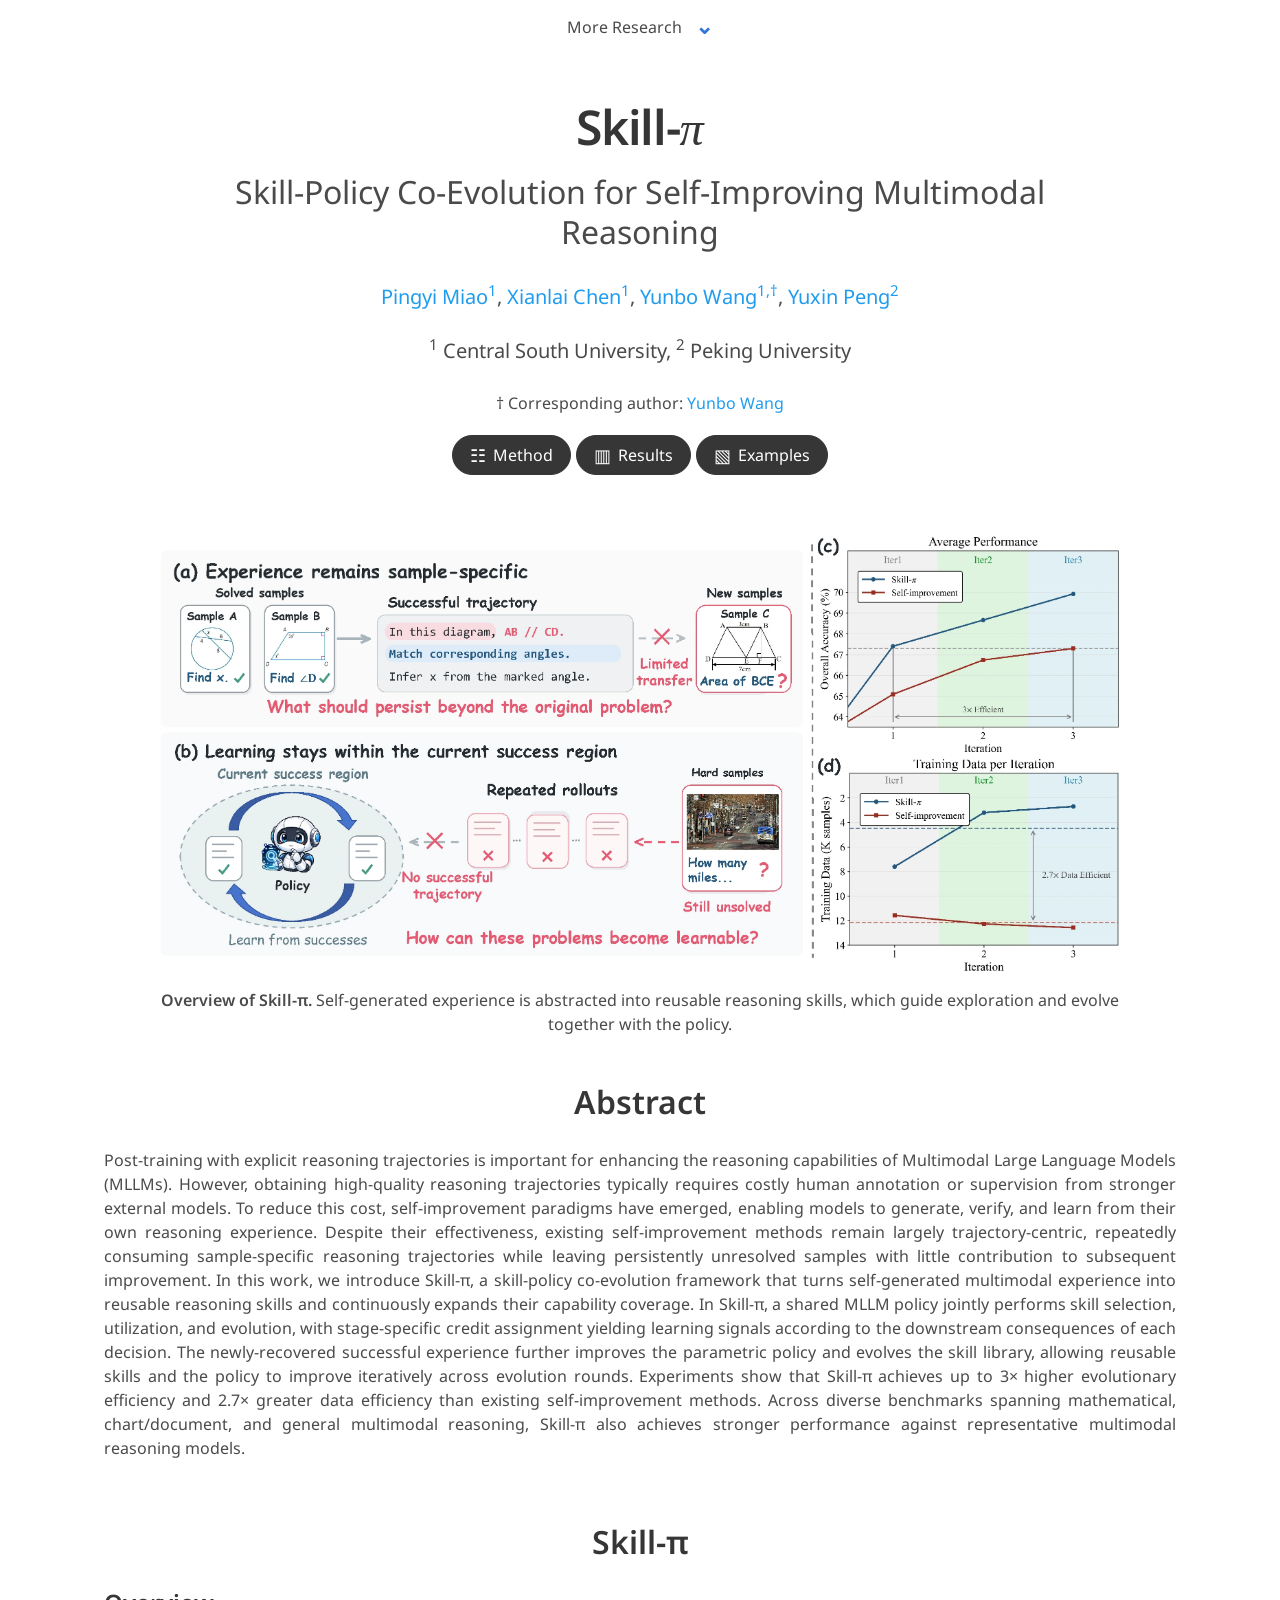
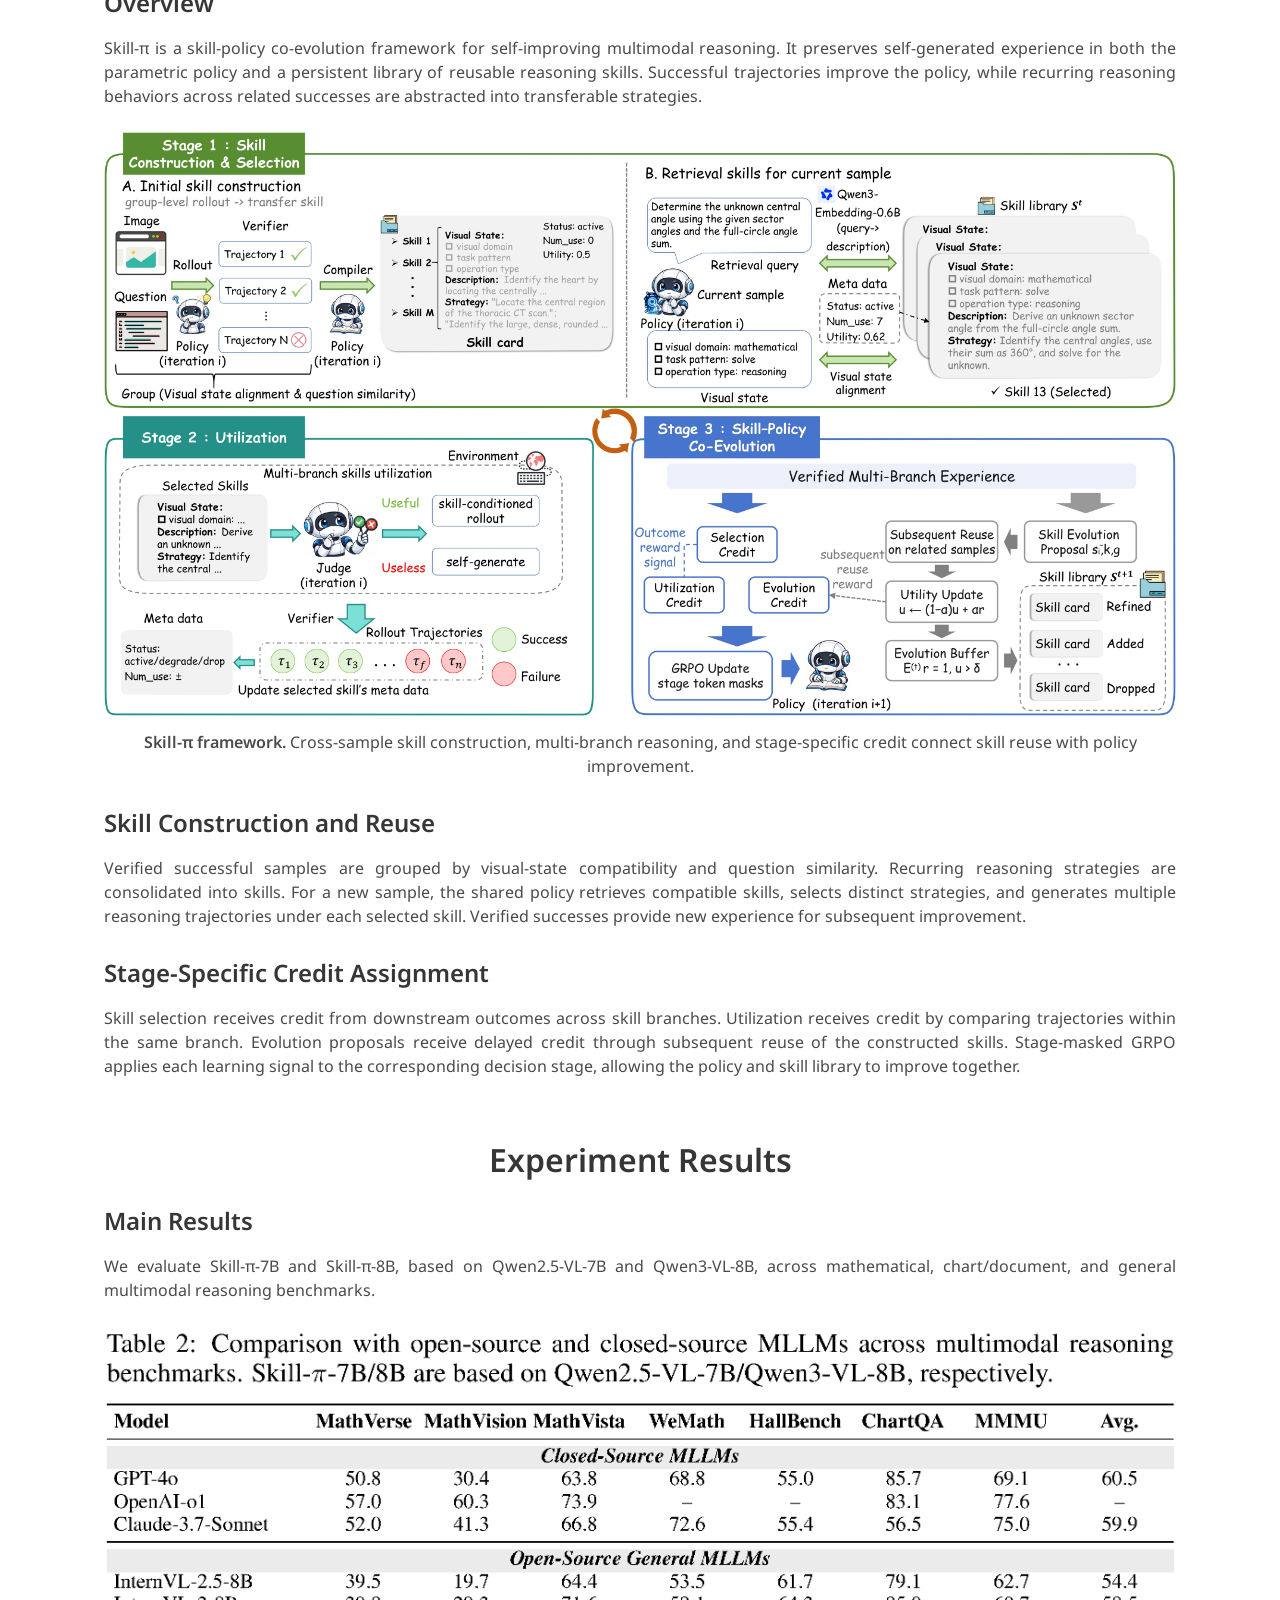
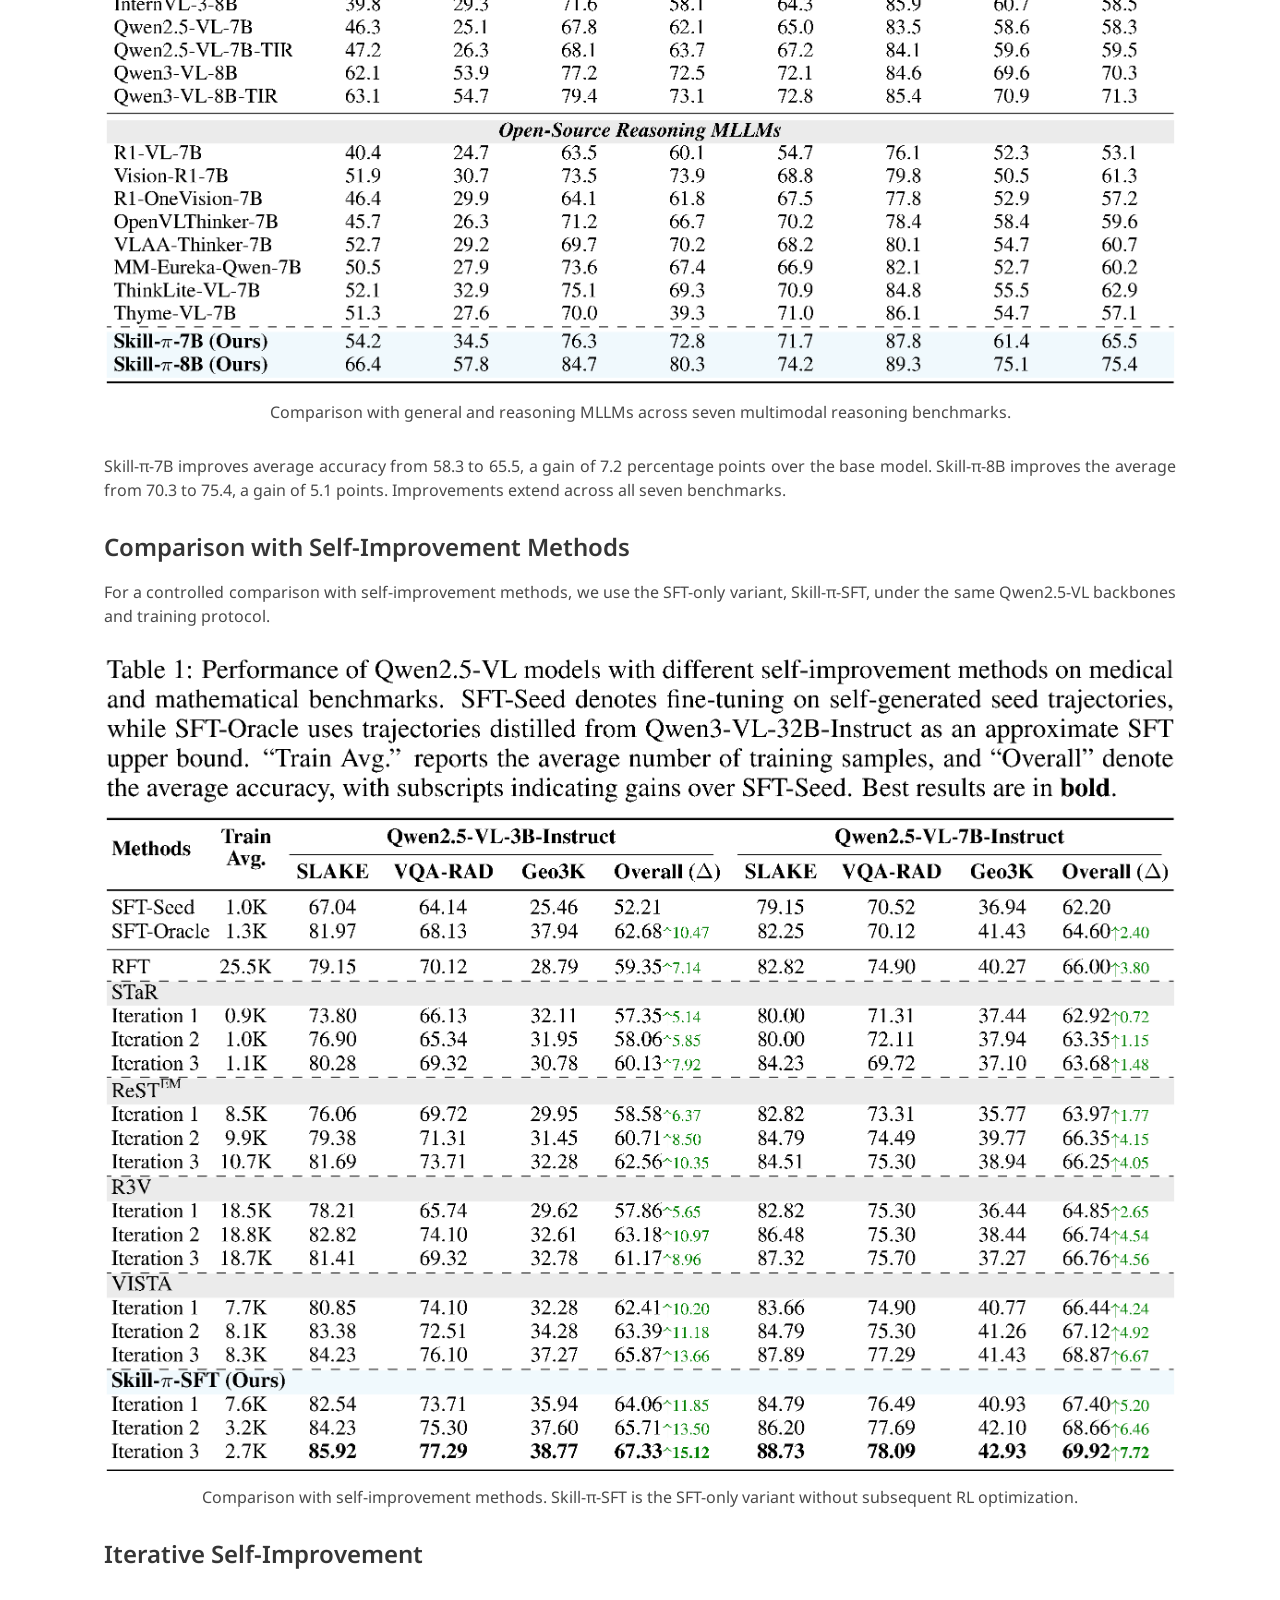
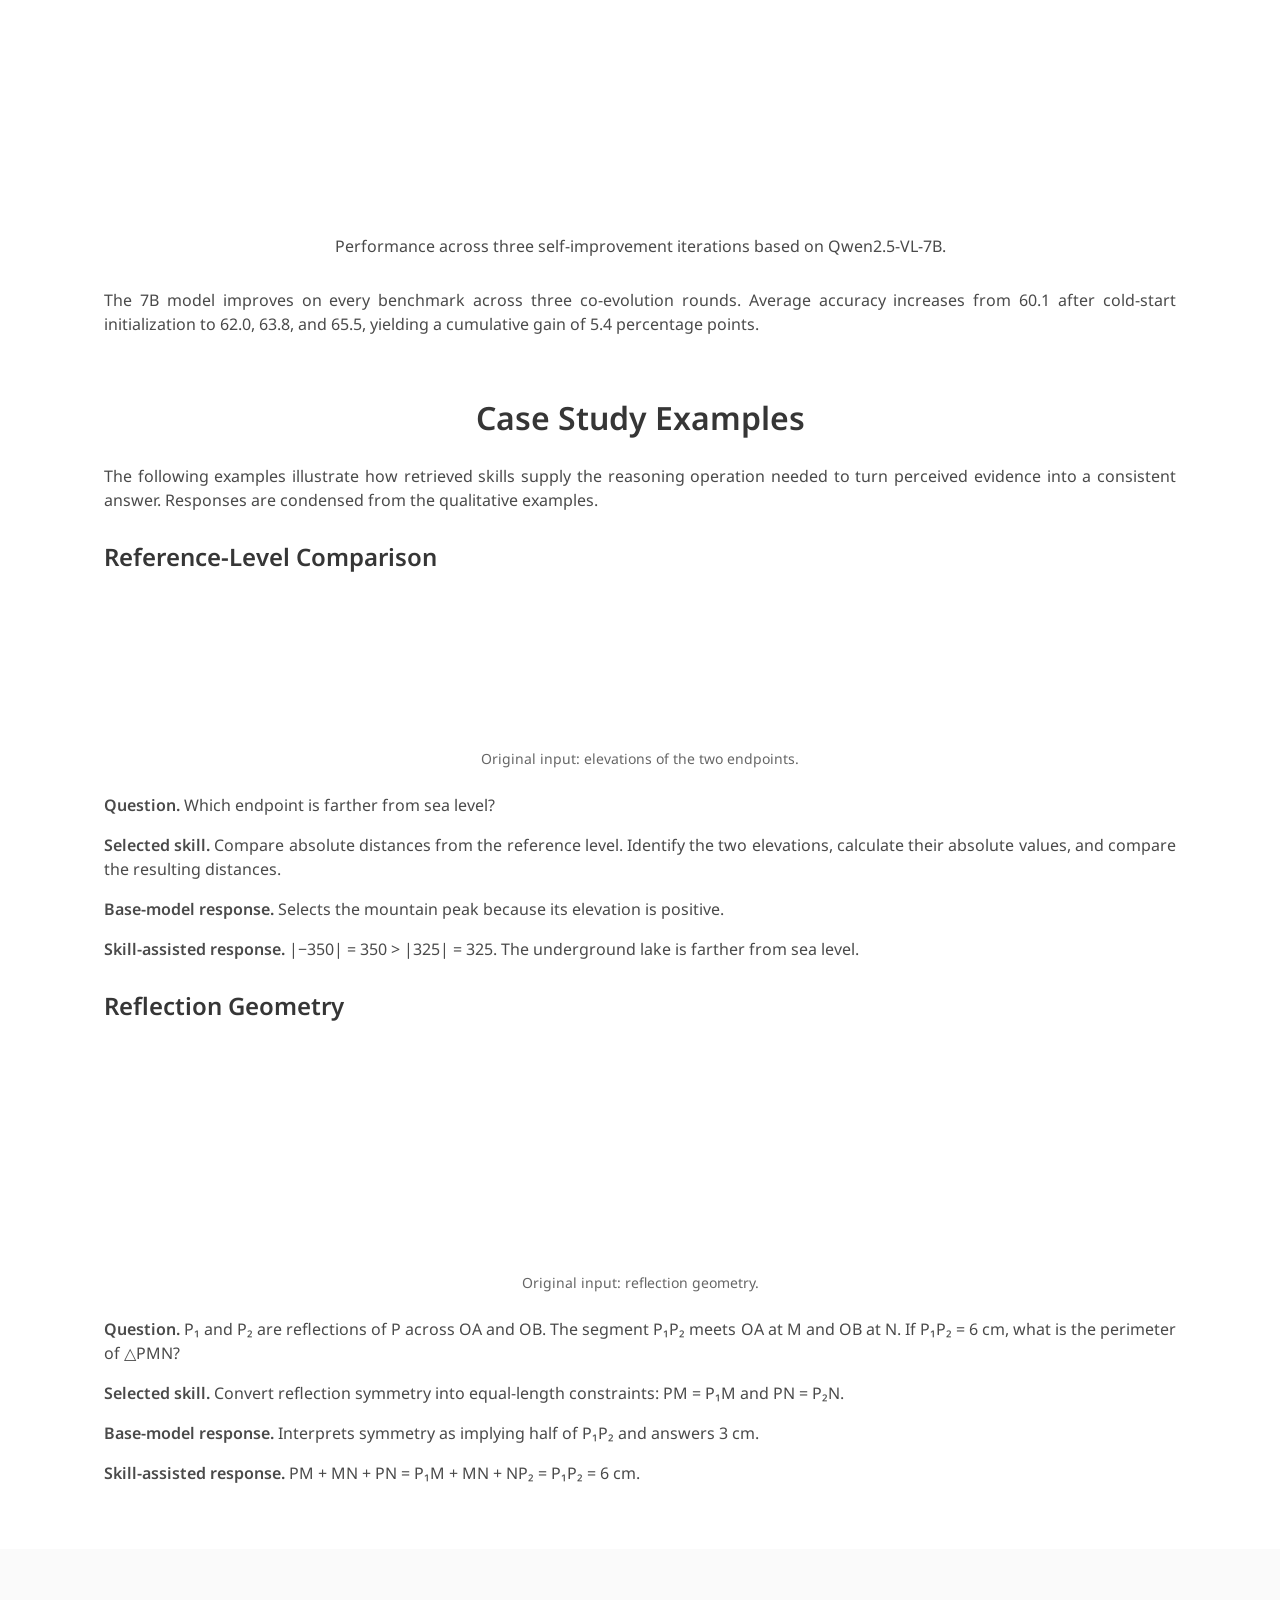
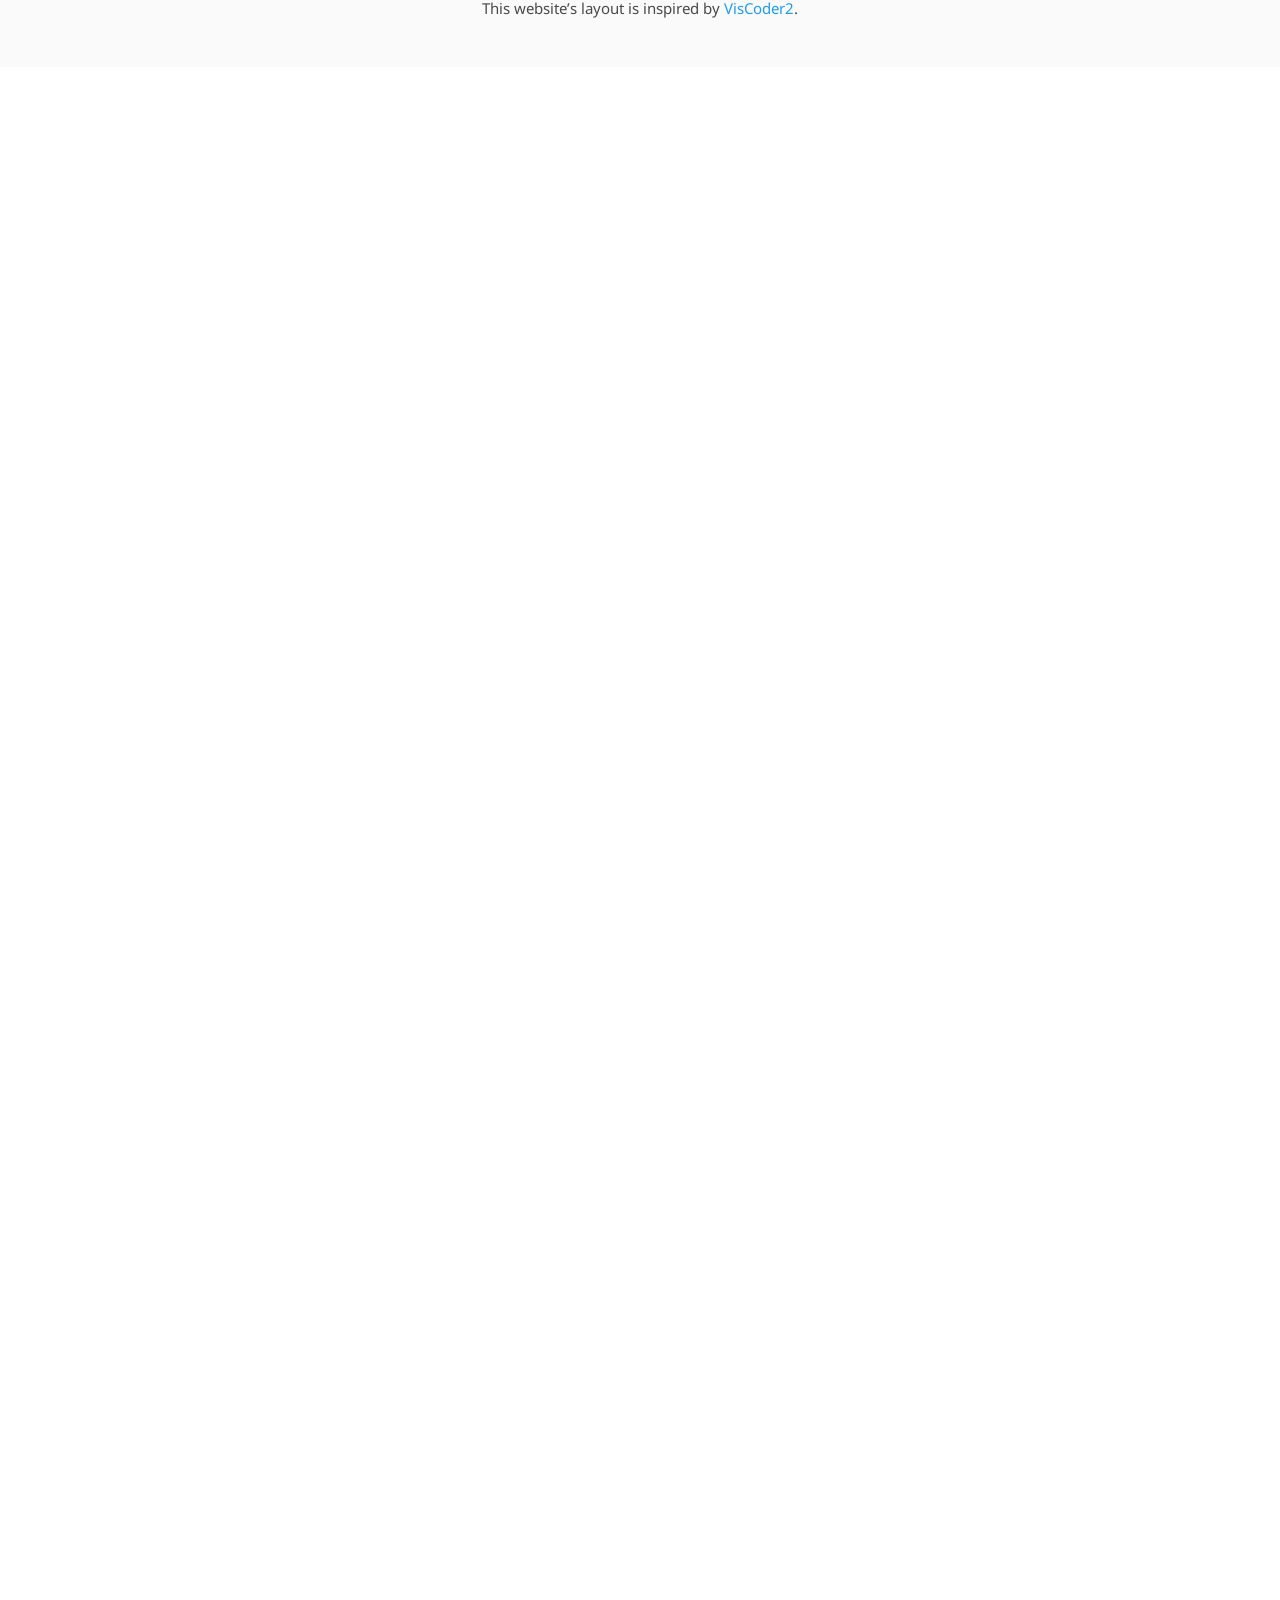
==== index.html @ 2d47c93f "Publish Skill-pi project page" ====
<!doctype html>
<html lang="en"><head><meta charset="utf-8"><meta name="viewport" content="width=device-width, initial-scale=1"><meta http-equiv="refresh" content="0; url=Skill-pi/"><link rel="canonical" href="https://miaopingyi.github.io/Skill-pi/"><title>Skill-pi</title></head><body><a href="Skill-pi/">Skill-pi: Skill-Policy Co-Evolution for Self-Improving Multimodal Reasoning</a></body></html>
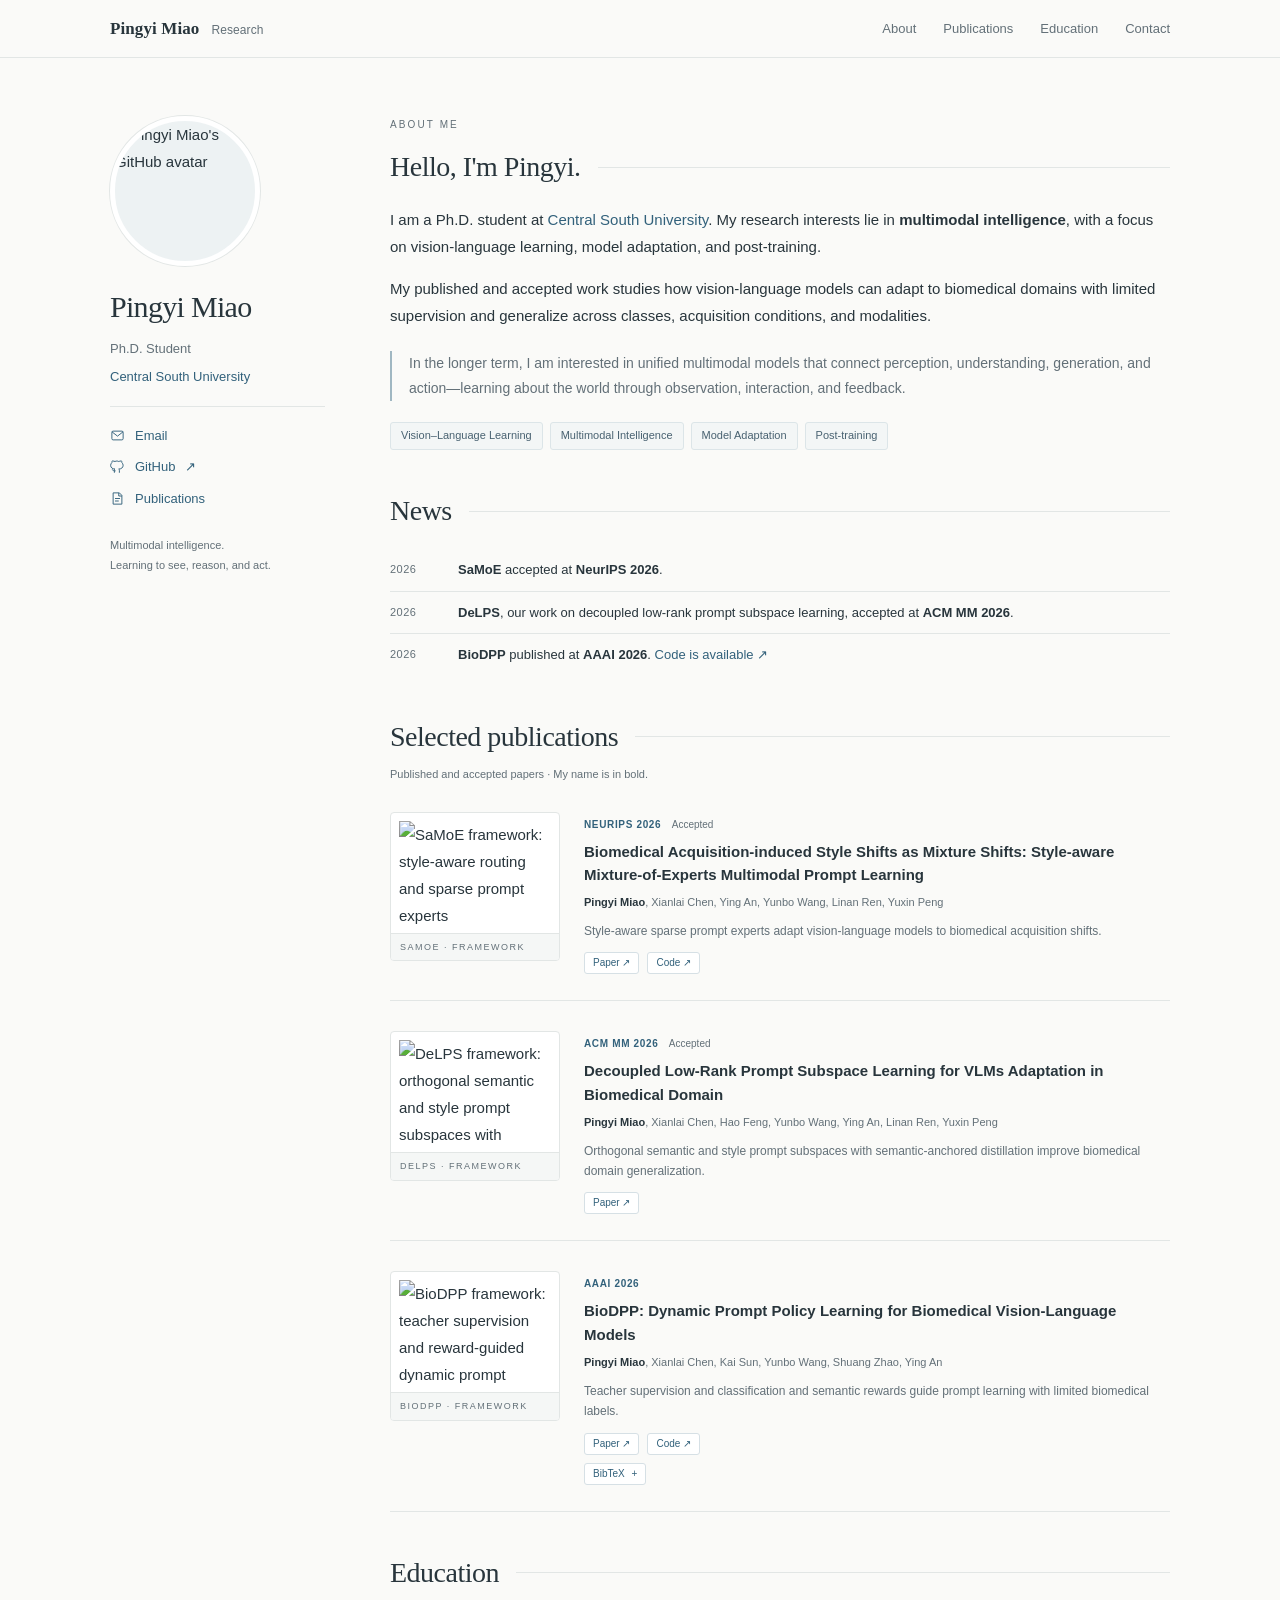
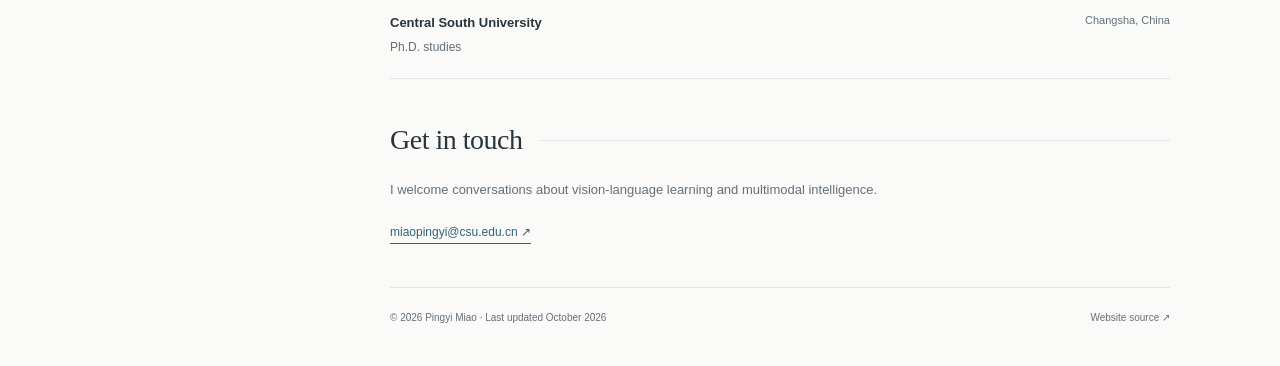
==== commit 9d6b3fa5: "Publish personal academic homepage" ====
--- a/index.html
+++ b/index.html
@@ -1,2 +1,57 @@
 <!doctype html>
-<html lang="en"><head><meta charset="utf-8"><meta name="viewport" content="width=device-width, initial-scale=1"><meta http-equiv="refresh" content="0; url=Skill-pi/"><link rel="canonical" href="https://miaopingyi.github.io/Skill-pi/"><title>Skill-pi</title></head><body><a href="Skill-pi/">Skill-pi: Skill-Policy Co-Evolution for Self-Improving Multimodal Reasoning</a></body></html>
+<html lang="en">
+<head>
+<meta charset="utf-8">
+<meta name="viewport" content="width=device-width, initial-scale=1">
+<meta name="theme-color" content="#fafaf8">
+<meta name="description" content="Pingyi Miao — Ph.D. student at Central South University. Research on multimodal intelligence, vision-language learning, and model adaptation.">
+<meta property="og:title" content="Pingyi Miao | Research">
+<meta property="og:description" content="Multimodal intelligence, vision-language learning, and model adaptation. Personal academic homepage.">
+<meta property="og:type" content="website">
+<meta property="og:url" content="https://miaopingyi.github.io/">
+<link rel="canonical" href="https://miaopingyi.github.io/">
+<link rel="icon" href="data:image/svg+xml,%3Csvg xmlns='http://www.w3.org/2000/svg' viewBox='0 0 64 64'%3E%3Crect width='64' height='64' rx='14' fill='%23294759'/%3E%3Ctext x='32' y='43' font-size='36' text-anchor='middle' fill='white' font-family='Georgia'%3Em%3C/text%3E%3C/svg%3E">
+<title>Pingyi Miao | Research</title>
+<style>
+:root{--bg:#fafaf8;--paper:#fff;--ink:#28353c;--muted:#637078;--accent:#32617b;--line:#e2e6e5;--soft:#edf2f3;--serif:Georgia,'Times New Roman',serif;--sans:-apple-system,BlinkMacSystemFont,'Segoe UI',sans-serif}
+*{box-sizing:border-box}html{scroll-behavior:smooth;scroll-padding-top:100px}body{margin:0;background:var(--bg);color:var(--ink);font:15px/1.8 var(--sans);-webkit-font-smoothing:antialiased}a{color:var(--accent);text-decoration:none}a:hover{text-decoration:underline;text-underline-offset:4px}a:focus-visible,summary:focus-visible{outline:2px solid var(--accent);outline-offset:5px;border-radius:2px}.skip{position:fixed;top:-80px;left:20px;background:white;z-index:5;padding:8px 15px}.skip:focus{top:12px}.topbar{border-bottom:1px solid var(--line);background:rgba(250,250,248,.96);position:sticky;top:0;z-index:3}.top-inner{max-width:1130px;margin:auto;padding:17px 35px;display:flex;align-items:center;justify-content:space-between;gap:22px}.wordmark{font:600 17px var(--serif);color:var(--ink);letter-spacing:.1px}.wordmark span{color:var(--muted);font:12px var(--sans);margin-left:12px}.nav{display:flex;gap:27px;font-size:13px}.nav a{color:var(--muted)}.nav a:hover{color:var(--accent)}.layout{max-width:1130px;margin:auto;display:grid;grid-template-columns:215px minmax(0,1fr);gap:65px;padding:58px 35px 36px}.profile{align-self:start;position:sticky;top:115px}.portrait{display:block;width:150px;height:150px;border-radius:50%;object-fit:cover;background:var(--soft);border:5px solid var(--paper);box-shadow:0 0 0 1px var(--line);margin-bottom:23px}.profile h1{font:normal 30px/1.2 var(--serif);letter-spacing:-.7px;margin:0 0 12px}.role{margin:0;color:var(--muted);font-size:13px;line-height:1.85}.affiliation{display:inline-block;margin:4px 0 17px;font-size:13px}.profile-links{border-top:1px solid var(--line);padding-top:17px;display:flex;flex-direction:column;gap:8px;font-size:13px}.profile-links a{display:flex;align-items:center;gap:10px}.icon{width:15px;height:15px;fill:none;stroke:currentColor;stroke-width:1.5;flex-shrink:0}.side-note{font-size:11px;color:var(--muted);line-height:1.8;margin-top:26px;max-width:180px}.section{margin-bottom:43px;scroll-margin-top:95px}.eyebrow{font-size:10px;text-transform:uppercase;letter-spacing:2.1px;color:var(--muted);margin:0 0 12px}.section-title{font:normal 28px/1.3 var(--serif);letter-spacing:-.5px;margin:0 0 20px;display:flex;align-items:center;gap:17px}.section-title:after{content:'';height:1px;background:var(--line);flex:1}.about p{margin:0 0 15px}.about strong{font-weight:600}.interests{display:flex;flex-wrap:wrap;gap:7px;margin:21px 0 0;padding:0;list-style:none}.interests li{border:1px solid #dce5e8;border-radius:3px;padding:3px 10px;font-size:11px;color:#496271;background:#f3f6f6}.vision{border-left:2px solid #a0b7c2;padding-left:17px;color:var(--muted);font-size:14px;margin:22px 0 0!important}.news-list{padding:0;margin:0;list-style:none}.news-list li{display:grid;grid-template-columns:49px 1fr;gap:19px;padding:9px 0;border-bottom:1px solid var(--line);font-size:13px}.news-list li:last-child{border-bottom:0}.news-list time{color:var(--muted);font-size:11px;letter-spacing:.5px;padding-top:2px}.news-list strong{font-weight:600}.section-note{font-size:11px;color:var(--muted);margin:-10px 0 24px}.publication{display:grid;grid-template-columns:170px minmax(0,1fr);gap:24px;padding:0 0 26px;margin:0 0 27px;border-bottom:1px solid var(--line)}.publication:last-child{margin-bottom:0}.pub-visual{display:flex;flex-direction:column;justify-content:center;background:var(--paper);border:1px solid var(--line);border-radius:4px;min-height:125px;align-self:start;overflow:hidden;margin-top:3px}.pub-visual img{display:block;width:100%;height:120px;object-fit:contain;padding:8px}.pub-visual figcaption{font-size:9px;letter-spacing:1.5px;text-transform:uppercase;color:var(--muted);border-top:1px solid var(--line);padding:5px 9px;background:#f5f7f6}.venue{display:inline-block;color:var(--accent);font-size:10px;letter-spacing:.65px;text-transform:uppercase;font-weight:650;margin:0 0 6px}.venue .status{color:var(--muted);font-weight:400;margin-left:7px;text-transform:none;letter-spacing:0}.pub-title{font-size:15px;line-height:1.55;font-weight:600;margin:0 0 7px}.pub-title a{color:var(--ink)}.authors{font-size:11px;line-height:1.8;color:var(--muted);margin:0 0 8px}.authors b{font-weight:600;color:var(--ink)}.pub-summary{font-size:12px;line-height:1.7;margin:0 0 11px;color:var(--muted)}.pub-links{display:flex;flex-wrap:wrap;gap:8px;font-size:10px;align-items:center}.pub-links>a,.pub-links summary{border:1px solid #d6e0e5;border-radius:3px;padding:1px 8px;cursor:pointer;color:var(--accent);background:#fff}.pub-links details{flex-basis:100%;font-size:10px}.pub-links summary{display:inline-block;list-style:none}.pub-links summary::-webkit-details-marker{display:none}.pub-links summary:after{content:' +';margin-left:4px}.pub-links details[open] summary:after{content:' −'}.pub-links pre{white-space:pre-wrap;overflow-wrap:anywhere;font:10px/1.7 ui-monospace,monospace;background:#eef2f3;padding:12px;border-radius:4px;color:var(--ink);margin:10px 0 0}.subspace{height:120px;display:flex;align-items:center;justify-content:center;gap:9px;background:#f5f8f8}.matrix{display:grid;grid-template-columns:repeat(4,8px);gap:3px;transform:rotate(-8deg)}.matrix i{width:8px;height:8px;background:#a8c2cd;border-radius:1px}.matrix i:nth-child(3n){background:#416d85}.matrix.small{grid-template-columns:repeat(2,8px)}.times{color:#7e969e;font:20px var(--serif)}.education-row{display:flex;justify-content:space-between;gap:20px;border-bottom:1px solid var(--line);padding:0 0 19px;font-size:13px}.education-row strong{font-weight:600}.education-row p{font-size:12px;color:var(--muted);margin:3px 0 0}.education-row>span{color:var(--muted);font-size:11px}.contact p{font-size:13px;color:var(--muted);margin:0 0 15px}.contact-link{font-size:12px;border-bottom:1px solid var(--accent);padding-bottom:4px}.footer{border-top:1px solid var(--line);padding:21px 0 3px;color:var(--muted);display:flex;justify-content:space-between;gap:20px;font-size:10px}.footer a{color:var(--muted)}
+@media(min-width:1400px){.layout{padding-top:70px}}@media(max-width:850px){.layout{gap:35px;grid-template-columns:180px minmax(0,1fr);padding:38px 25px}.top-inner{padding:16px 25px}.publication{grid-template-columns:130px minmax(0,1fr);gap:17px}.pub-visual img,.subspace{height:105px}.portrait{width:130px;height:130px}.profile h1{font-size:27px}.wordmark span{display:none}}@media(max-width:640px){html{scroll-padding-top:80px}.top-inner{padding:15px 20px}.nav{gap:16px;font-size:11px}.nav .education-nav{display:none}.wordmark{font-size:15px}.layout{display:block;padding:31px 22px}.profile{position:static;display:grid;grid-template-columns:90px 1fr;column-gap:22px;margin-bottom:37px}.portrait{width:86px;height:86px;grid-row:1/4;margin:0}.profile h1{font-size:29px;margin:0 0 7px}.role{font-size:12px}.affiliation{margin:1px 0 0;font-size:12px}.profile-links{grid-column:1/-1;flex-direction:row;gap:24px;margin-top:22px;padding-top:13px}.side-note{display:none}.section{margin-bottom:34px}.section-title{font-size:25px}.about p{font-size:14px}.publication{grid-template-columns:1fr;gap:14px}.pub-visual{width:100%;max-width:285px}.pub-visual img{height:135px}.subspace{height:110px}.pub-title{font-size:15px}.authors{font-size:12px}.pub-summary{font-size:13px}.pub-links{font-size:11px}.pub-links details{font-size:11px}.news-list li{font-size:12px;gap:10px}.footer{flex-wrap:wrap;gap:7px}.education-row{flex-wrap:wrap;gap:8px}}
+@media(prefers-reduced-motion:reduce){html{scroll-behavior:auto}}@media print{.topbar,.profile-links,.skip{display:none}.layout{max-width:none;padding:0;gap:30px}.profile{position:static}.section,.publication{break-inside:avoid}body{background:#fff}}
+</style>
+</head>
+<body>
+<a class="skip" href="#main">Skip to content</a>
+<header class="topbar"><div class="top-inner"><a class="wordmark" href="#about-me">Pingyi Miao<span>Research</span></a><nav class="nav" aria-label="Main navigation"><a href="#about-me">About</a><a href="#publications">Publications</a><a class="education-nav" href="#education">Education</a><a href="#contact">Contact</a></nav></div></header>
+<div class="layout">
+<aside class="profile" aria-label="Profile">
+<img class="portrait" src="https://avatars.githubusercontent.com/u/188954871?v=4" width="150" height="150" alt="Pingyi Miao's GitHub avatar">
+<h1>Pingyi Miao</h1>
+<p class="role">Ph.D. Student</p>
+<a class="affiliation" href="https://www.csu.edu.cn/">Central South University</a>
+<div class="profile-links"><a href="mailto:miaopingyi@csu.edu.cn"><svg class="icon" viewBox="0 0 24 24" aria-hidden="true"><rect x="3" y="5" width="18" height="14" rx="2"/><path d="m3 6 9 7 9-7"/></svg>Email</a><a href="https://github.com/Miaopingyi"><svg class="icon" viewBox="0 0 24 24" aria-hidden="true"><path d="M9 19c-4 1-4-2-6-2m12 5v-4c0-1-.3-2-1-2 4 0 7-2 7-6 0-2-1-3-2-4 0-1 0-3-1-3-2 0-3 1-4 1-2-1-4-1-6 0-1 0-2-1-4-1-1 0-1 2-1 3-1 1-2 2-2 4 0 4 3 6 7 6-1 0-1 1-1 2v4"/></svg>GitHub <span aria-hidden="true">↗</span></a><a href="#publications"><svg class="icon" viewBox="0 0 24 24" aria-hidden="true"><path d="M5 3h10l4 4v14H5zM14 3v5h5M8 12h8M8 16h6"/></svg>Publications</a></div>
+<p class="side-note">Multimodal intelligence.<br>Learning to see, reason, and act.</p>
+</aside>
+<main id="main">
+<section class="section about" id="about-me"><p class="eyebrow">About me</p><h2 class="section-title">Hello, I'm Pingyi.</h2>
+<p>I am a Ph.D. student at <a href="https://www.csu.edu.cn/">Central South University</a>. My research interests lie in <strong>multimodal intelligence</strong>, with a focus on vision-language learning, model adaptation, and post-training.</p>
+<p>My published and accepted work studies how vision-language models can adapt to biomedical domains with limited supervision and generalize across classes, acquisition conditions, and modalities.</p>
+<p class="vision">In the longer term, I am interested in unified multimodal models that connect perception, understanding, generation, and action—learning about the world through observation, interaction, and feedback.</p>
+<ul class="interests" aria-label="Research interests"><li>Vision–Language Learning</li><li>Multimodal Intelligence</li><li>Model Adaptation</li><li>Post-training</li></ul></section>
+<section class="section" id="news"><h2 class="section-title">News</h2><ul class="news-list"><li><time datetime="2026">2026</time><span><strong>SaMoE</strong> accepted at <strong>NeurIPS 2026</strong>.</span></li><li><time datetime="2026">2026</time><span><strong>DeLPS</strong>, our work on decoupled low-rank prompt subspace learning, accepted at <strong>ACM MM 2026</strong>.</span></li><li><time datetime="2026">2026</time><span><strong>BioDPP</strong> published at <strong>AAAI 2026</strong>. <a href="https://github.com/Miaopingyi/BioDPP">Code is available ↗</a></span></li></ul></section>
+<section class="section" id="publications"><h2 class="section-title">Selected publications</h2><p class="section-note">Published and accepted papers · My name is in bold.</p>
+<article class="publication"><div class="pub-visual"><img src="assets/samoe-framework.jpg" width="340" height="240" loading="lazy" alt="SaMoE framework: style-aware routing and sparse prompt experts"><figcaption>SaMoE · Framework</figcaption></div><div><p class="venue">NeurIPS 2026 <span class="status">Accepted</span></p><h3 class="pub-title"><a href="https://mipl.pku.edu.cn/download_paper.php?fileId=202625">Biomedical Acquisition-induced Style Shifts as Mixture Shifts: Style-aware Mixture-of-Experts Multimodal Prompt Learning</a></h3><p class="authors"><b>Pingyi Miao</b>, Xianlai Chen, Ying An, Yunbo Wang, Linan Ren, Yuxin Peng</p><p class="pub-summary">Style-aware sparse prompt experts adapt vision-language models to biomedical acquisition shifts.</p><div class="pub-links"><a href="https://mipl.pku.edu.cn/download_paper.php?fileId=202625">Paper ↗</a><a href="https://github.com/Miaopingyi/SaMoE">Code ↗</a></div></div></article>
+<article class="publication"><div class="pub-visual"><img src="assets/delps-framework.jpg" width="340" height="240" loading="lazy" alt="DeLPS framework: orthogonal semantic and style prompt subspaces with semantic-anchored prompt distillation"><figcaption>DeLPS · Framework</figcaption></div><div><p class="venue">ACM MM 2026 <span class="status">Accepted</span></p><h3 class="pub-title"><a href="https://mipl.pku.edu.cn/download_paper.php?fileId=202624">Decoupled Low-Rank Prompt Subspace Learning for VLMs Adaptation in Biomedical Domain</a></h3><p class="authors"><b>Pingyi Miao</b>, Xianlai Chen, Hao Feng, Yunbo Wang, Ying An, Linan Ren, Yuxin Peng</p><p class="pub-summary">Orthogonal semantic and style prompt subspaces with semantic-anchored distillation improve biomedical domain generalization.</p><div class="pub-links"><a href="https://mipl.pku.edu.cn/download_paper.php?fileId=202624">Paper ↗</a></div></div></article>
+<article class="publication"><div class="pub-visual"><img src="assets/biodpp-framework.jpg" width="340" height="240" loading="lazy" alt="BioDPP framework: teacher supervision and reward-guided dynamic prompt learning"><figcaption>BioDPP · Framework</figcaption></div><div><p class="venue">AAAI 2026</p><h3 class="pub-title"><a href="https://ojs.aaai.org/index.php/AAAI/article/view/37751">BioDPP: Dynamic Prompt Policy Learning for Biomedical Vision-Language Models</a></h3><p class="authors"><b>Pingyi Miao</b>, Xianlai Chen, Kai Sun, Yunbo Wang, Shuang Zhao, Ying An</p><p class="pub-summary">Teacher supervision and classification and semantic rewards guide prompt learning with limited biomedical labels.</p><div class="pub-links"><a href="https://ojs.aaai.org/index.php/AAAI/article/view/37751">Paper ↗</a><a href="https://github.com/Miaopingyi/BioDPP">Code ↗</a><details><summary>BibTeX</summary><pre>@article{miao2026biodpp,
+  title = {BioDPP: Dynamic Prompt Policy Learning for Biomedical Vision-Language Models},
+  author = {Miao, Pingyi and Chen, Xianlai and Sun, Kai and Wang, Yunbo and Zhao, Shuang and An, Ying},
+  journal = {Proceedings of the AAAI Conference on Artificial Intelligence},
+  volume = {40}, number = {10}, pages = {8052--8060},
+  year = {2026}, doi = {10.1609/aaai.v40i10.37751}
+}</pre></details></div></div></article>
+</section>
+<section class="section" id="education"><h2 class="section-title">Education</h2><div class="education-row"><div><strong>Central South University</strong><p>Ph.D. studies</p></div><span>Changsha, China</span></div></section>
+<section class="section contact" id="contact"><h2 class="section-title">Get in touch</h2><p>I welcome conversations about vision-language learning and multimodal intelligence.</p><a class="contact-link" href="mailto:miaopingyi@csu.edu.cn">miaopingyi@csu.edu.cn <span aria-hidden="true">↗</span></a></section>
+<footer class="footer"><span>© 2026 Pingyi Miao · Last updated October 2026</span><a href="https://github.com/Miaopingyi/Miaopingyi.github.io">Website source ↗</a></footer>
+</main></div>
+</body>
+</html>
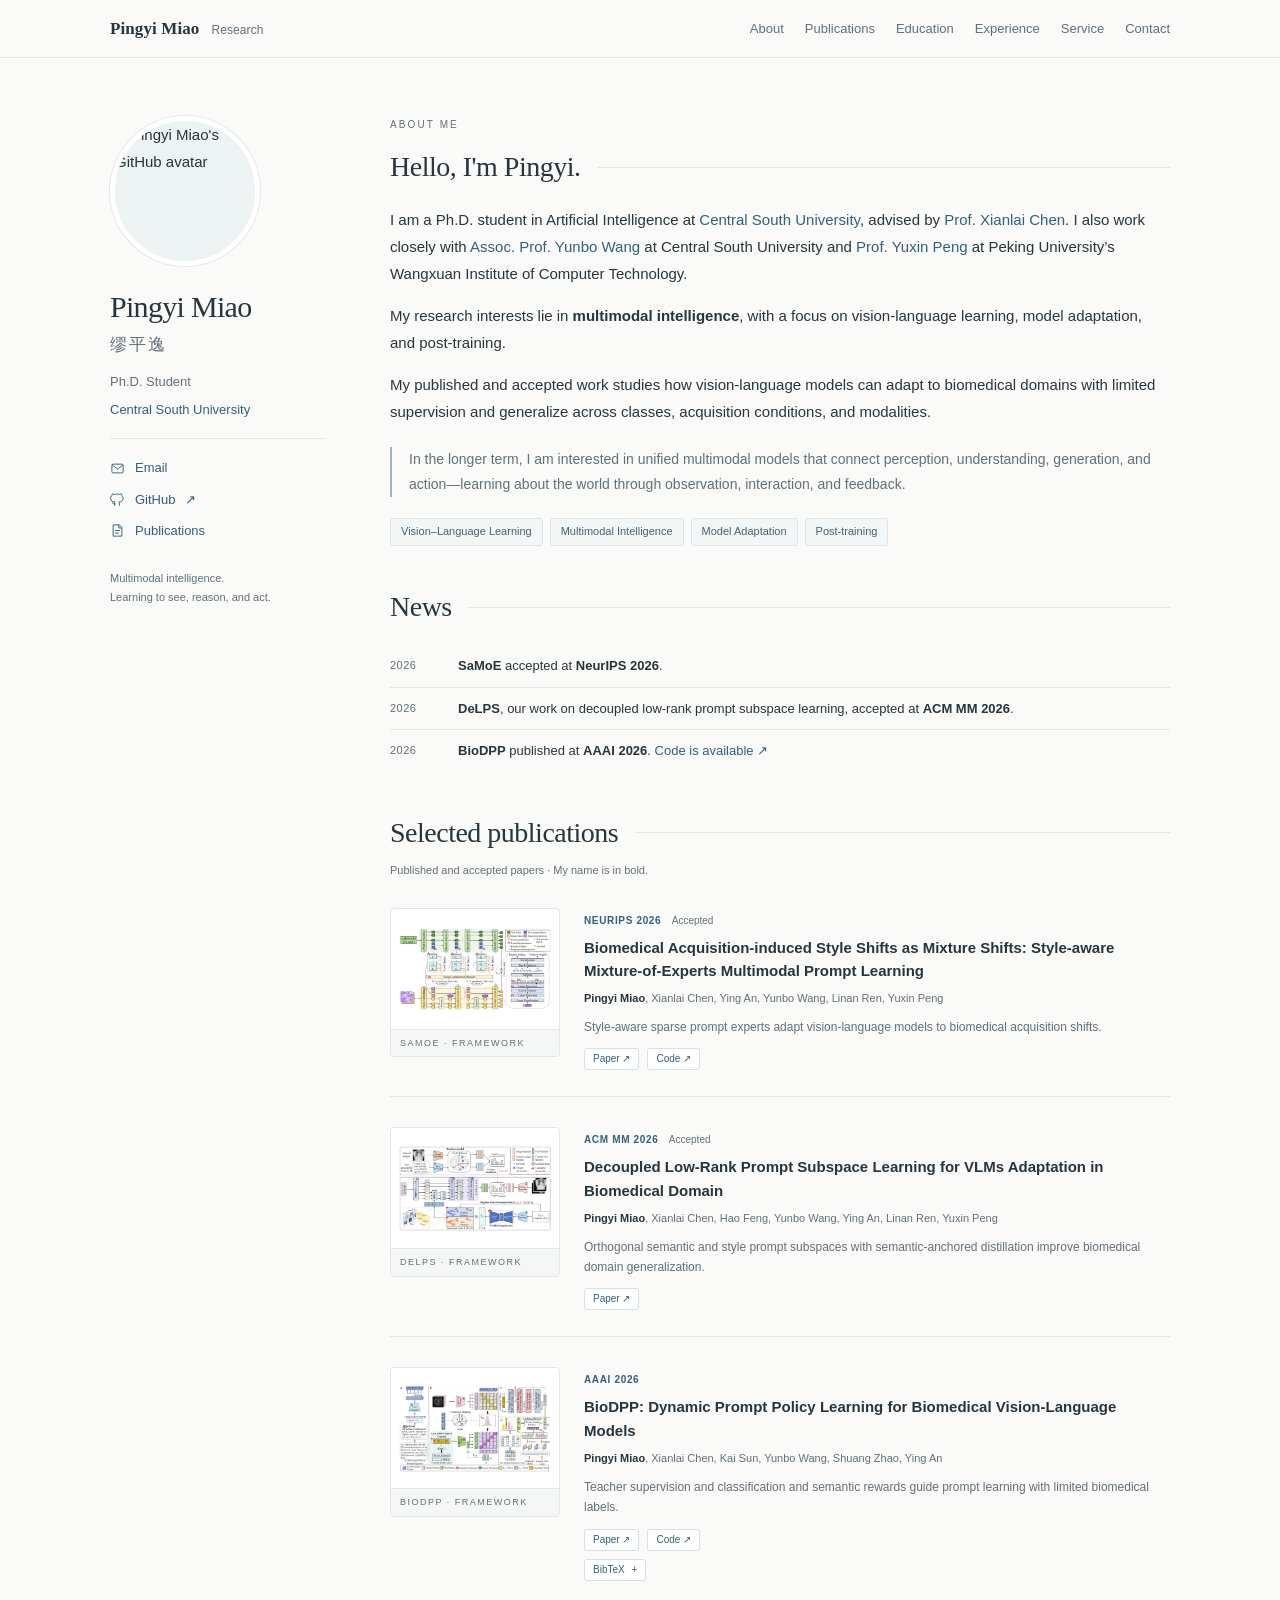
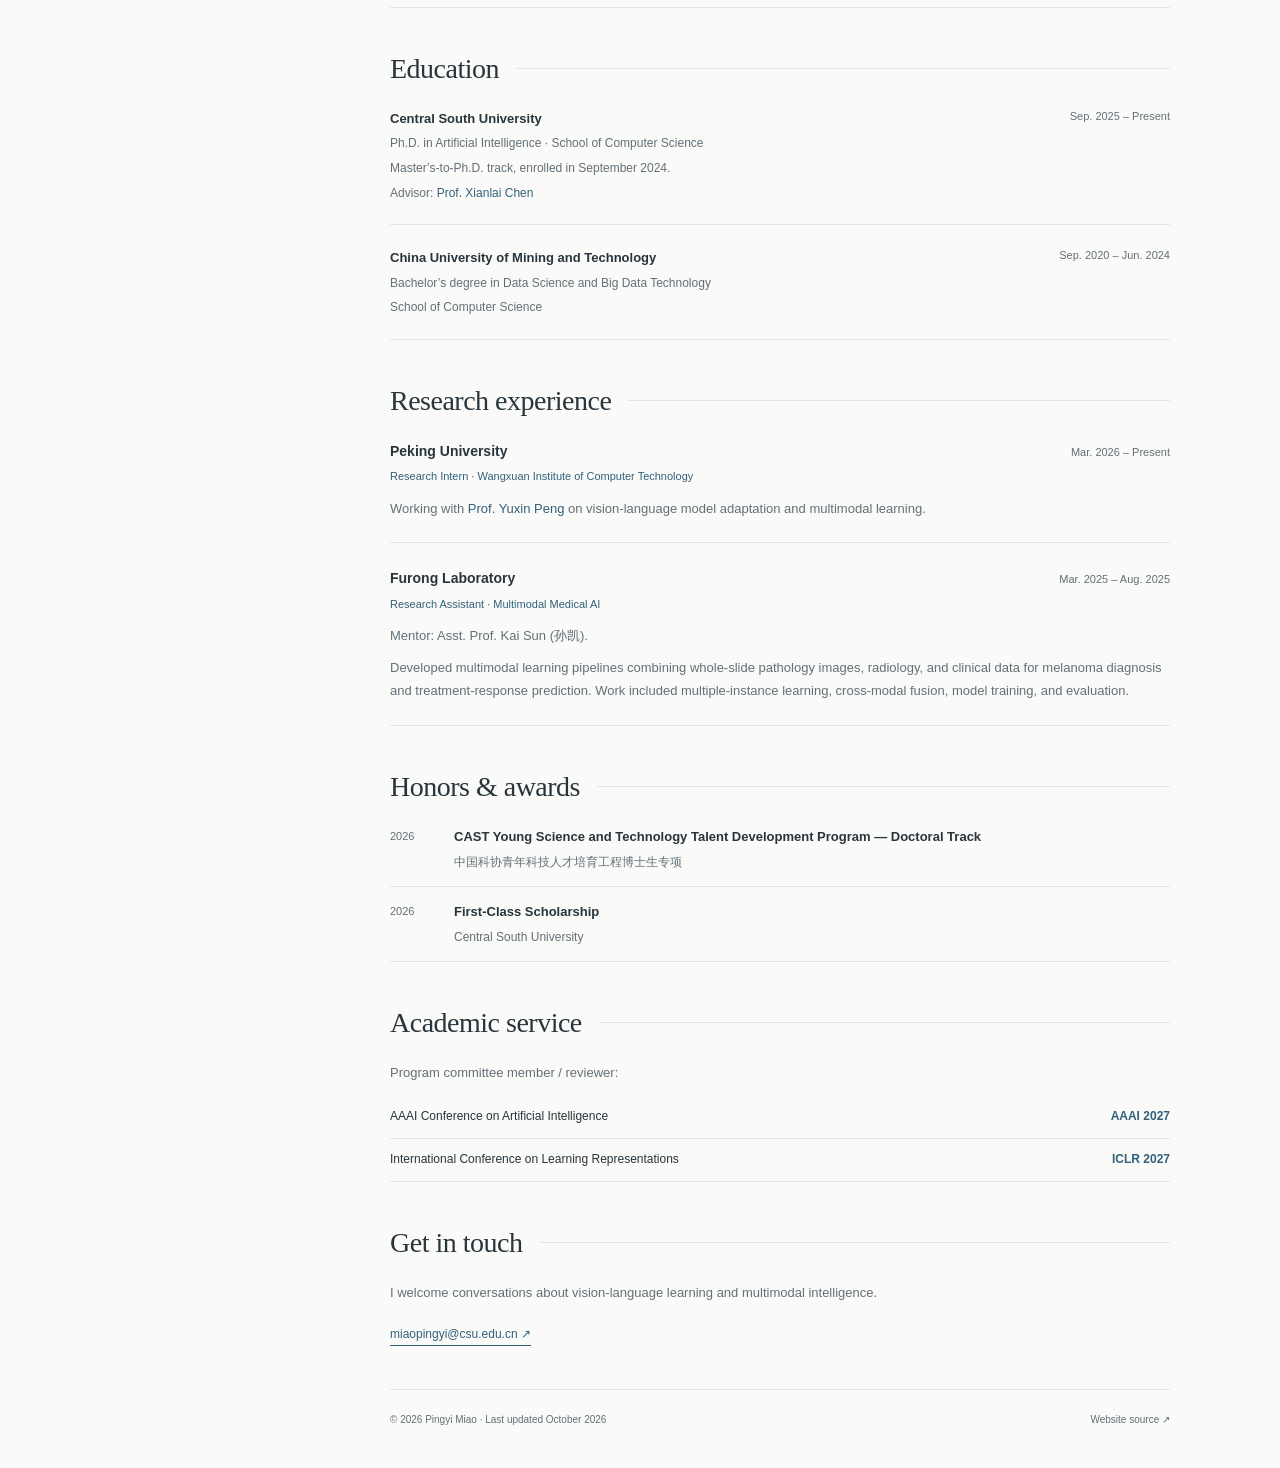
==== commit 7ef2ff37: "Add education, research experience, honors, and academic service" ====
--- a/index.html
+++ b/index.html
@@ -17,15 +17,19 @@
 *{box-sizing:border-box}html{scroll-behavior:smooth;scroll-padding-top:100px}body{margin:0;background:var(--bg);color:var(--ink);font:15px/1.8 var(--sans);-webkit-font-smoothing:antialiased}a{color:var(--accent);text-decoration:none}a:hover{text-decoration:underline;text-underline-offset:4px}a:focus-visible,summary:focus-visible{outline:2px solid var(--accent);outline-offset:5px;border-radius:2px}.skip{position:fixed;top:-80px;left:20px;background:white;z-index:5;padding:8px 15px}.skip:focus{top:12px}.topbar{border-bottom:1px solid var(--line);background:rgba(250,250,248,.96);position:sticky;top:0;z-index:3}.top-inner{max-width:1130px;margin:auto;padding:17px 35px;display:flex;align-items:center;justify-content:space-between;gap:22px}.wordmark{font:600 17px var(--serif);color:var(--ink);letter-spacing:.1px}.wordmark span{color:var(--muted);font:12px var(--sans);margin-left:12px}.nav{display:flex;gap:27px;font-size:13px}.nav a{color:var(--muted)}.nav a:hover{color:var(--accent)}.layout{max-width:1130px;margin:auto;display:grid;grid-template-columns:215px minmax(0,1fr);gap:65px;padding:58px 35px 36px}.profile{align-self:start;position:sticky;top:115px}.portrait{display:block;width:150px;height:150px;border-radius:50%;object-fit:cover;background:var(--soft);border:5px solid var(--paper);box-shadow:0 0 0 1px var(--line);margin-bottom:23px}.profile h1{font:normal 30px/1.2 var(--serif);letter-spacing:-.7px;margin:0 0 12px}.role{margin:0;color:var(--muted);font-size:13px;line-height:1.85}.affiliation{display:inline-block;margin:4px 0 17px;font-size:13px}.profile-links{border-top:1px solid var(--line);padding-top:17px;display:flex;flex-direction:column;gap:8px;font-size:13px}.profile-links a{display:flex;align-items:center;gap:10px}.icon{width:15px;height:15px;fill:none;stroke:currentColor;stroke-width:1.5;flex-shrink:0}.side-note{font-size:11px;color:var(--muted);line-height:1.8;margin-top:26px;max-width:180px}.section{margin-bottom:43px;scroll-margin-top:95px}.eyebrow{font-size:10px;text-transform:uppercase;letter-spacing:2.1px;color:var(--muted);margin:0 0 12px}.section-title{font:normal 28px/1.3 var(--serif);letter-spacing:-.5px;margin:0 0 20px;display:flex;align-items:center;gap:17px}.section-title:after{content:'';height:1px;background:var(--line);flex:1}.about p{margin:0 0 15px}.about strong{font-weight:600}.interests{display:flex;flex-wrap:wrap;gap:7px;margin:21px 0 0;padding:0;list-style:none}.interests li{border:1px solid #dce5e8;border-radius:3px;padding:3px 10px;font-size:11px;color:#496271;background:#f3f6f6}.vision{border-left:2px solid #a0b7c2;padding-left:17px;color:var(--muted);font-size:14px;margin:22px 0 0!important}.news-list{padding:0;margin:0;list-style:none}.news-list li{display:grid;grid-template-columns:49px 1fr;gap:19px;padding:9px 0;border-bottom:1px solid var(--line);font-size:13px}.news-list li:last-child{border-bottom:0}.news-list time{color:var(--muted);font-size:11px;letter-spacing:.5px;padding-top:2px}.news-list strong{font-weight:600}.section-note{font-size:11px;color:var(--muted);margin:-10px 0 24px}.publication{display:grid;grid-template-columns:170px minmax(0,1fr);gap:24px;padding:0 0 26px;margin:0 0 27px;border-bottom:1px solid var(--line)}.publication:last-child{margin-bottom:0}.pub-visual{display:flex;flex-direction:column;justify-content:center;background:var(--paper);border:1px solid var(--line);border-radius:4px;min-height:125px;align-self:start;overflow:hidden;margin-top:3px}.pub-visual img{display:block;width:100%;height:120px;object-fit:contain;padding:8px}.pub-visual figcaption{font-size:9px;letter-spacing:1.5px;text-transform:uppercase;color:var(--muted);border-top:1px solid var(--line);padding:5px 9px;background:#f5f7f6}.venue{display:inline-block;color:var(--accent);font-size:10px;letter-spacing:.65px;text-transform:uppercase;font-weight:650;margin:0 0 6px}.venue .status{color:var(--muted);font-weight:400;margin-left:7px;text-transform:none;letter-spacing:0}.pub-title{font-size:15px;line-height:1.55;font-weight:600;margin:0 0 7px}.pub-title a{color:var(--ink)}.authors{font-size:11px;line-height:1.8;color:var(--muted);margin:0 0 8px}.authors b{font-weight:600;color:var(--ink)}.pub-summary{font-size:12px;line-height:1.7;margin:0 0 11px;color:var(--muted)}.pub-links{display:flex;flex-wrap:wrap;gap:8px;font-size:10px;align-items:center}.pub-links>a,.pub-links summary{border:1px solid #d6e0e5;border-radius:3px;padding:1px 8px;cursor:pointer;color:var(--accent);background:#fff}.pub-links details{flex-basis:100%;font-size:10px}.pub-links summary{display:inline-block;list-style:none}.pub-links summary::-webkit-details-marker{display:none}.pub-links summary:after{content:' +';margin-left:4px}.pub-links details[open] summary:after{content:' −'}.pub-links pre{white-space:pre-wrap;overflow-wrap:anywhere;font:10px/1.7 ui-monospace,monospace;background:#eef2f3;padding:12px;border-radius:4px;color:var(--ink);margin:10px 0 0}.subspace{height:120px;display:flex;align-items:center;justify-content:center;gap:9px;background:#f5f8f8}.matrix{display:grid;grid-template-columns:repeat(4,8px);gap:3px;transform:rotate(-8deg)}.matrix i{width:8px;height:8px;background:#a8c2cd;border-radius:1px}.matrix i:nth-child(3n){background:#416d85}.matrix.small{grid-template-columns:repeat(2,8px)}.times{color:#7e969e;font:20px var(--serif)}.education-row{display:flex;justify-content:space-between;gap:20px;border-bottom:1px solid var(--line);padding:0 0 19px;font-size:13px}.education-row strong{font-weight:600}.education-row p{font-size:12px;color:var(--muted);margin:3px 0 0}.education-row>span{color:var(--muted);font-size:11px}.contact p{font-size:13px;color:var(--muted);margin:0 0 15px}.contact-link{font-size:12px;border-bottom:1px solid var(--accent);padding-bottom:4px}.footer{border-top:1px solid var(--line);padding:21px 0 3px;color:var(--muted);display:flex;justify-content:space-between;gap:20px;font-size:10px}.footer a{color:var(--muted)}
 @media(min-width:1400px){.layout{padding-top:70px}}@media(max-width:850px){.layout{gap:35px;grid-template-columns:180px minmax(0,1fr);padding:38px 25px}.top-inner{padding:16px 25px}.publication{grid-template-columns:130px minmax(0,1fr);gap:17px}.pub-visual img,.subspace{height:105px}.portrait{width:130px;height:130px}.profile h1{font-size:27px}.wordmark span{display:none}}@media(max-width:640px){html{scroll-padding-top:80px}.top-inner{padding:15px 20px}.nav{gap:16px;font-size:11px}.nav .education-nav{display:none}.wordmark{font-size:15px}.layout{display:block;padding:31px 22px}.profile{position:static;display:grid;grid-template-columns:90px 1fr;column-gap:22px;margin-bottom:37px}.portrait{width:86px;height:86px;grid-row:1/4;margin:0}.profile h1{font-size:29px;margin:0 0 7px}.role{font-size:12px}.affiliation{margin:1px 0 0;font-size:12px}.profile-links{grid-column:1/-1;flex-direction:row;gap:24px;margin-top:22px;padding-top:13px}.side-note{display:none}.section{margin-bottom:34px}.section-title{font-size:25px}.about p{font-size:14px}.publication{grid-template-columns:1fr;gap:14px}.pub-visual{width:100%;max-width:285px}.pub-visual img{height:135px}.subspace{height:110px}.pub-title{font-size:15px}.authors{font-size:12px}.pub-summary{font-size:13px}.pub-links{font-size:11px}.pub-links details{font-size:11px}.news-list li{font-size:12px;gap:10px}.footer{flex-wrap:wrap;gap:7px}.education-row{flex-wrap:wrap;gap:8px}}
 @media(prefers-reduced-motion:reduce){html{scroll-behavior:auto}}@media print{.topbar,.profile-links,.skip{display:none}.layout{max-width:none;padding:0;gap:30px}.profile{position:static}.section,.publication{break-inside:avoid}body{background:#fff}}
+
+.chinese-name{display:block;font:17px/1.5 var(--sans);letter-spacing:2px;color:var(--muted);margin-top:7px}.nav{gap:21px}.education-row{padding:0 0 20px;margin-bottom:21px}.education-row:last-child{margin-bottom:0}.education-row>span{flex-shrink:0;white-space:nowrap}.education-row strong a{color:var(--ink)}.entry-heading{display:flex;justify-content:space-between;gap:18px;align-items:baseline}.entry-heading h3{font-size:14px;font-weight:600;margin:0}.entry-heading>span{flex-shrink:0;color:var(--muted);font-size:11px;white-space:nowrap}.experience-entry{padding:0 0 22px;margin-bottom:23px;border-bottom:1px solid var(--line)}.experience-entry:last-child{margin-bottom:0}.experience-entry p{font-size:13px;line-height:1.8;margin:8px 0 0;color:var(--muted)}.experience-entry .entry-role{font-size:11px;color:var(--accent);margin:3px 0 10px}.honor-list,.service-list{list-style:none;margin:0;padding:0}.honor-list li{display:grid;grid-template-columns:42px minmax(0,1fr);gap:22px;padding:13px 0;border-bottom:1px solid var(--line);font-size:13px}.honor-list li:first-child{padding-top:0}.honor-list time{font-size:11px;color:var(--muted);padding-top:2px}.honor-list strong{font-weight:600;line-height:1.65}.honor-list p{font-size:12px;color:var(--muted);margin:4px 0 0;line-height:1.7}.service-intro{font-size:13px;color:var(--muted);margin:0 0 12px}.service-list li{display:flex;justify-content:space-between;gap:20px;padding:10px 0;border-bottom:1px solid var(--line);font-size:12px}.service-list strong{font-weight:600;white-space:nowrap;color:var(--accent)}
+@media(max-width:850px){.nav{gap:15px;font-size:12px}.education-row,.entry-heading{flex-wrap:wrap;gap:7px}.education-row>span,.entry-heading>span{white-space:normal}}
+@media(max-width:640px){.nav .secondary-nav{display:none}.nav{gap:16px;font-size:11px}.chinese-name{font-size:14px;margin-top:3px}.profile{grid-template-columns:90px 1fr}.portrait{grid-row:1/4}.education-row{font-size:13px}.honor-list li{gap:14px}.service-list li{flex-wrap:wrap;gap:2px}.entry-heading>span{width:100%}}
 </style>
 </head>
 <body>
 <a class="skip" href="#main">Skip to content</a>
-<header class="topbar"><div class="top-inner"><a class="wordmark" href="#about-me">Pingyi Miao<span>Research</span></a><nav class="nav" aria-label="Main navigation"><a href="#about-me">About</a><a href="#publications">Publications</a><a class="education-nav" href="#education">Education</a><a href="#contact">Contact</a></nav></div></header>
+<header class="topbar"><div class="top-inner"><a class="wordmark" href="#about-me">Pingyi Miao<span>Research</span></a><nav class="nav" aria-label="Main navigation"><a href="#about-me">About</a><a href="#publications">Publications</a><a class="education-nav" href="#education">Education</a><a class="secondary-nav" href="#experience">Experience</a><a class="secondary-nav" href="#service">Service</a><a href="#contact">Contact</a></nav></div></header>
 <div class="layout">
 <aside class="profile" aria-label="Profile">
 <img class="portrait" src="https://avatars.githubusercontent.com/u/188954871?v=4" width="150" height="150" alt="Pingyi Miao's GitHub avatar">
-<h1>Pingyi Miao</h1>
+<h1>Pingyi Miao<span class="chinese-name" lang="zh-CN">缪平逸</span></h1>
 <p class="role">Ph.D. Student</p>
 <a class="affiliation" href="https://www.csu.edu.cn/">Central South University</a>
 <div class="profile-links"><a href="mailto:miaopingyi@csu.edu.cn"><svg class="icon" viewBox="0 0 24 24" aria-hidden="true"><rect x="3" y="5" width="18" height="14" rx="2"/><path d="m3 6 9 7 9-7"/></svg>Email</a><a href="https://github.com/Miaopingyi"><svg class="icon" viewBox="0 0 24 24" aria-hidden="true"><path d="M9 19c-4 1-4-2-6-2m12 5v-4c0-1-.3-2-1-2 4 0 7-2 7-6 0-2-1-3-2-4 0-1 0-3-1-3-2 0-3 1-4 1-2-1-4-1-6 0-1 0-2-1-4-1-1 0-1 2-1 3-1 1-2 2-2 4 0 4 3 6 7 6-1 0-1 1-1 2v4"/></svg>GitHub <span aria-hidden="true">↗</span></a><a href="#publications"><svg class="icon" viewBox="0 0 24 24" aria-hidden="true"><path d="M5 3h10l4 4v14H5zM14 3v5h5M8 12h8M8 16h6"/></svg>Publications</a></div>
@@ -33,7 +37,8 @@
 </aside>
 <main id="main">
 <section class="section about" id="about-me"><p class="eyebrow">About me</p><h2 class="section-title">Hello, I'm Pingyi.</h2>
-<p>I am a Ph.D. student at <a href="https://www.csu.edu.cn/">Central South University</a>. My research interests lie in <strong>multimodal intelligence</strong>, with a focus on vision-language learning, model adaptation, and post-training.</p>
+<p>I am a Ph.D. student in Artificial Intelligence at <a href="https://www.csu.edu.cn/">Central South University</a>, advised by <a href="https://faculty.csu.edu.cn/chenxianlai/zh_CN/index.htm">Prof. Xianlai Chen</a>. I also work closely with <a href="https://faculty.csu.edu.cn/wangyunbo/zh_CN/index.htm">Assoc. Prof. Yunbo Wang</a> at Central South University and <a href="https://www.ai.pku.edu.cn/en/info/1405/1805.htm">Prof. Yuxin Peng</a> at Peking University’s Wangxuan Institute of Computer Technology.</p>
+<p>My research interests lie in <strong>multimodal intelligence</strong>, with a focus on vision-language learning, model adaptation, and post-training.</p>
 <p>My published and accepted work studies how vision-language models can adapt to biomedical domains with limited supervision and generalize across classes, acquisition conditions, and modalities.</p>
 <p class="vision">In the longer term, I am interested in unified multimodal models that connect perception, understanding, generation, and action—learning about the world through observation, interaction, and feedback.</p>
 <ul class="interests" aria-label="Research interests"><li>Vision–Language Learning</li><li>Multimodal Intelligence</li><li>Model Adaptation</li><li>Post-training</li></ul></section>
@@ -49,7 +54,24 @@
   year = {2026}, doi = {10.1609/aaai.v40i10.37751}
 }</pre></details></div></div></article>
 </section>
-<section class="section" id="education"><h2 class="section-title">Education</h2><div class="education-row"><div><strong>Central South University</strong><p>Ph.D. studies</p></div><span>Changsha, China</span></div></section>
+<section class="section" id="education">
+<h2 class="section-title">Education</h2>
+<div class="education-row"><div><strong><a href="https://www.csu.edu.cn/">Central South University</a></strong><p>Ph.D. in Artificial Intelligence · School of Computer Science</p><p>Master’s-to-Ph.D. track, enrolled in September 2024.</p><p>Advisor: <a href="https://faculty.csu.edu.cn/chenxianlai/zh_CN/index.htm">Prof. Xianlai Chen</a></p></div><span><time datetime="2025-09">Sep. 2025</time> – Present</span></div>
+<div class="education-row"><div><strong><a href="https://www.cumt.edu.cn/">China University of Mining and Technology</a></strong><p>Bachelor’s degree in Data Science and Big Data Technology</p><p>School of Computer Science</p></div><span><time datetime="2020-09">Sep. 2020</time> – <time datetime="2024-06">Jun. 2024</time></span></div>
+</section>
+<section class="section" id="experience">
+<h2 class="section-title">Research experience</h2>
+<article class="experience-entry"><div class="entry-heading"><h3>Peking University</h3><span><time datetime="2026-03-25">Mar. 2026</time> – Present</span></div><p class="entry-role">Research Intern · Wangxuan Institute of Computer Technology</p><p>Working with <a href="https://www.ai.pku.edu.cn/en/info/1405/1805.htm">Prof. Yuxin Peng</a> on vision-language model adaptation and multimodal learning.</p></article>
+<article class="experience-entry"><div class="entry-heading"><h3>Furong Laboratory</h3><span><time datetime="2025-03">Mar. 2025</time> – <time datetime="2025-08">Aug. 2025</time></span></div><p class="entry-role">Research Assistant · Multimodal Medical AI</p><p>Mentor: Asst. Prof. Kai Sun (孙凯).</p><p>Developed multimodal learning pipelines combining whole-slide pathology images, radiology, and clinical data for melanoma diagnosis and treatment-response prediction. Work included multiple-instance learning, cross-modal fusion, model training, and evaluation.</p></article>
+</section>
+<section class="section" id="honors">
+<h2 class="section-title">Honors &amp; awards</h2>
+<ul class="honor-list"><li><time datetime="2026">2026</time><div><strong>CAST Young Science and Technology Talent Development Program — Doctoral Track</strong><p lang="zh-CN">中国科协青年科技人才培育工程博士生专项</p></div></li><li><time datetime="2026">2026</time><div><strong>First-Class Scholarship</strong><p>Central South University</p></div></li></ul>
+</section>
+<section class="section" id="service">
+<h2 class="section-title">Academic service</h2>
+<p class="service-intro">Program committee member / reviewer:</p><ul class="service-list"><li><span>AAAI Conference on Artificial Intelligence</span><strong>AAAI 2027</strong></li><li><span>International Conference on Learning Representations</span><strong>ICLR 2027</strong></li></ul>
+</section>
 <section class="section contact" id="contact"><h2 class="section-title">Get in touch</h2><p>I welcome conversations about vision-language learning and multimodal intelligence.</p><a class="contact-link" href="mailto:miaopingyi@csu.edu.cn">miaopingyi@csu.edu.cn <span aria-hidden="true">↗</span></a></section>
 <footer class="footer"><span>© 2026 Pingyi Miao · Last updated October 2026</span><a href="https://github.com/Miaopingyi/Miaopingyi.github.io">Website source ↗</a></footer>
 </main></div>
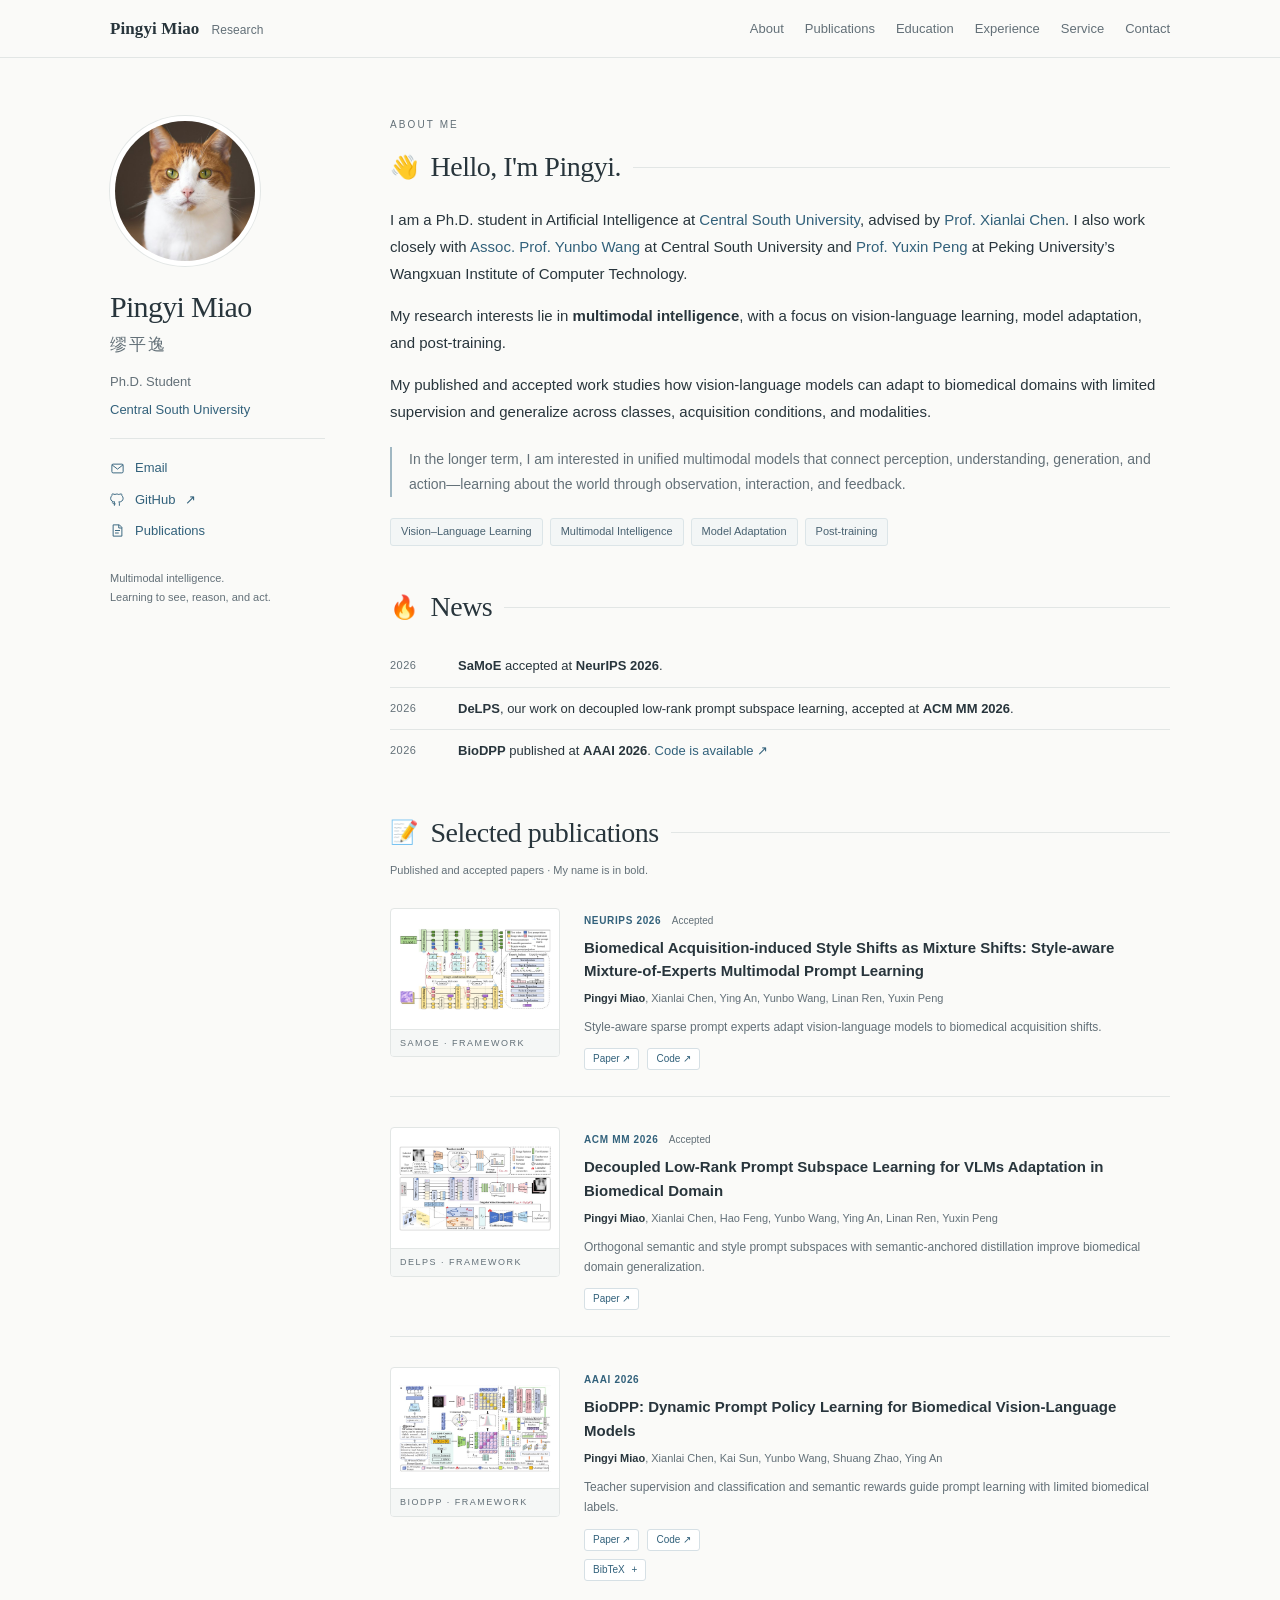
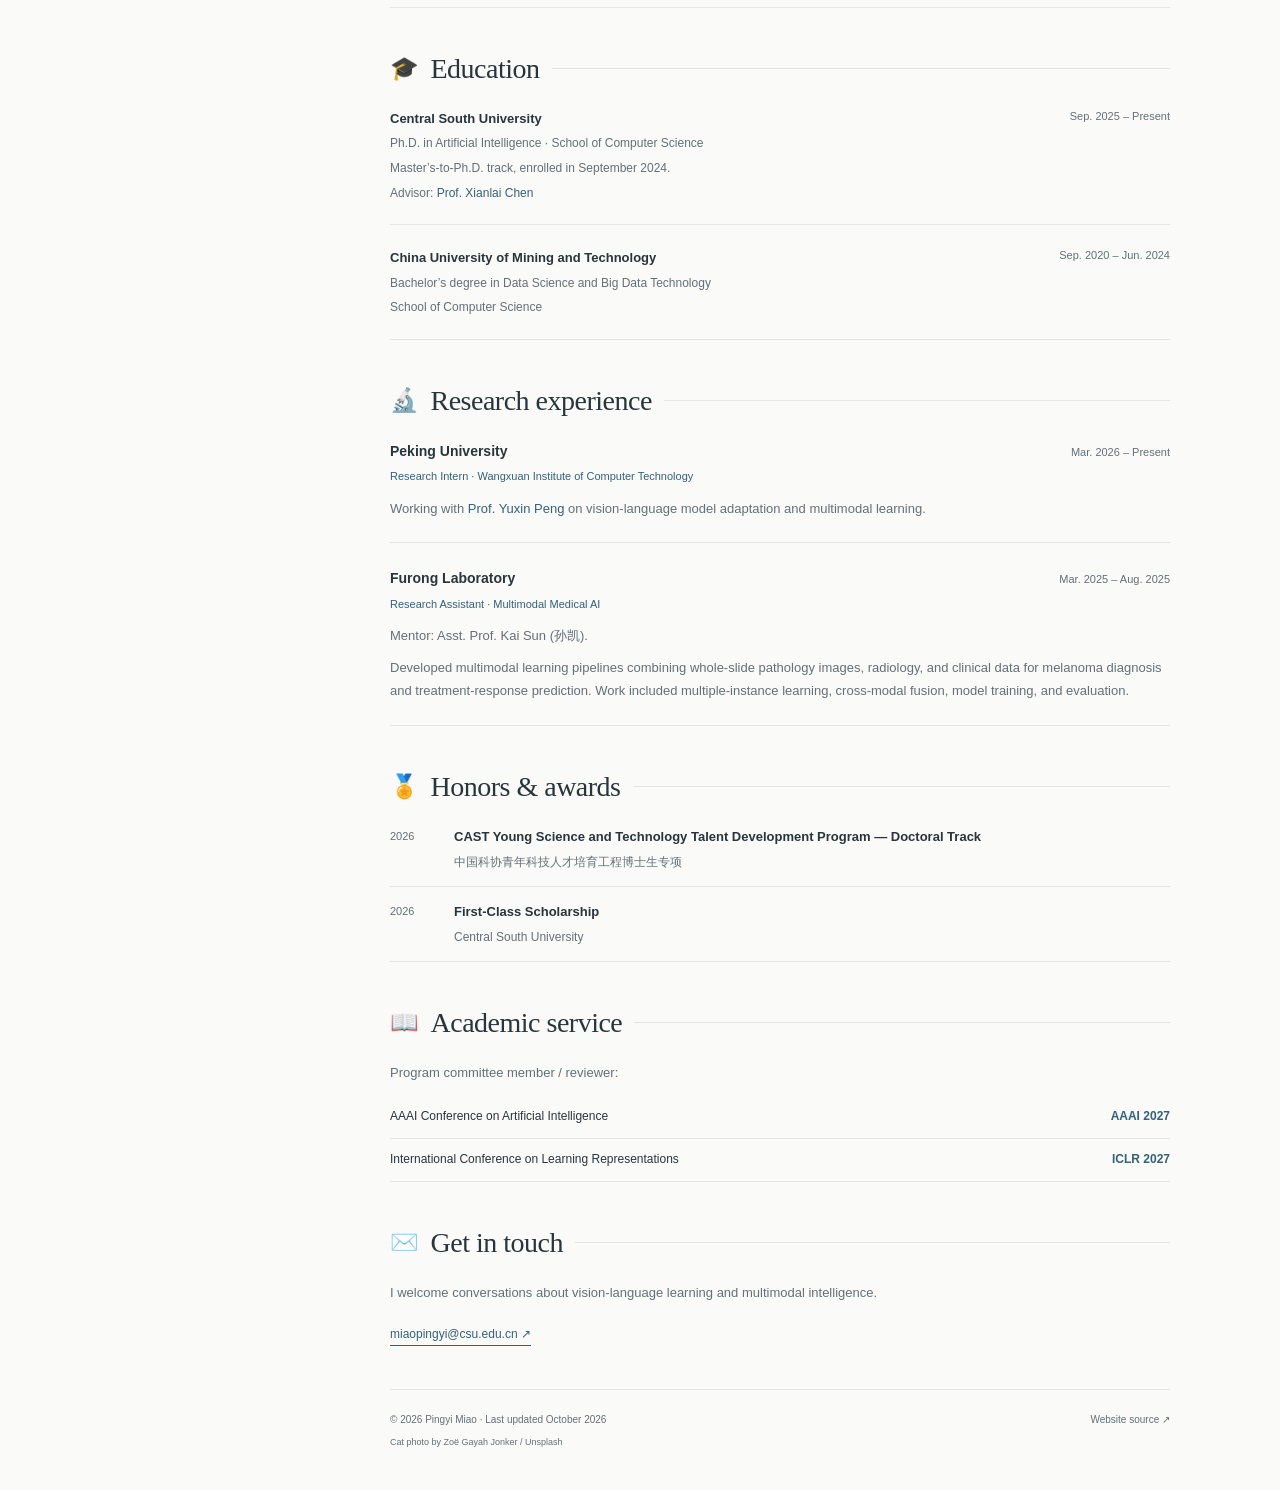
==== commit e8de8b71: "Use cat avatar and add academic section icons" ====
--- a/index.html
+++ b/index.html
@@ -21,6 +21,9 @@
 .chinese-name{display:block;font:17px/1.5 var(--sans);letter-spacing:2px;color:var(--muted);margin-top:7px}.nav{gap:21px}.education-row{padding:0 0 20px;margin-bottom:21px}.education-row:last-child{margin-bottom:0}.education-row>span{flex-shrink:0;white-space:nowrap}.education-row strong a{color:var(--ink)}.entry-heading{display:flex;justify-content:space-between;gap:18px;align-items:baseline}.entry-heading h3{font-size:14px;font-weight:600;margin:0}.entry-heading>span{flex-shrink:0;color:var(--muted);font-size:11px;white-space:nowrap}.experience-entry{padding:0 0 22px;margin-bottom:23px;border-bottom:1px solid var(--line)}.experience-entry:last-child{margin-bottom:0}.experience-entry p{font-size:13px;line-height:1.8;margin:8px 0 0;color:var(--muted)}.experience-entry .entry-role{font-size:11px;color:var(--accent);margin:3px 0 10px}.honor-list,.service-list{list-style:none;margin:0;padding:0}.honor-list li{display:grid;grid-template-columns:42px minmax(0,1fr);gap:22px;padding:13px 0;border-bottom:1px solid var(--line);font-size:13px}.honor-list li:first-child{padding-top:0}.honor-list time{font-size:11px;color:var(--muted);padding-top:2px}.honor-list strong{font-weight:600;line-height:1.65}.honor-list p{font-size:12px;color:var(--muted);margin:4px 0 0;line-height:1.7}.service-intro{font-size:13px;color:var(--muted);margin:0 0 12px}.service-list li{display:flex;justify-content:space-between;gap:20px;padding:10px 0;border-bottom:1px solid var(--line);font-size:12px}.service-list strong{font-weight:600;white-space:nowrap;color:var(--accent)}
 @media(max-width:850px){.nav{gap:15px;font-size:12px}.education-row,.entry-heading{flex-wrap:wrap;gap:7px}.education-row>span,.entry-heading>span{white-space:normal}}
 @media(max-width:640px){.nav .secondary-nav{display:none}.nav{gap:16px;font-size:11px}.chinese-name{font-size:14px;margin-top:3px}.profile{grid-template-columns:90px 1fr}.portrait{grid-row:1/4}.education-row{font-size:13px}.honor-list li{gap:14px}.service-list li{flex-wrap:wrap;gap:2px}.entry-heading>span{width:100%}}
+
+.section-icon{flex:0 0 auto;display:inline-block;font:23px/1 "Apple Color Emoji","Segoe UI Emoji",sans-serif}.section-title{gap:12px}.photo-credit{display:block;font-size:9px;line-height:1.7;color:var(--muted);margin-top:6px}.photo-credit a{color:var(--muted)}
+@media(max-width:640px){.section-icon{font-size:21px}}
 </style>
 </head>
 <body>
@@ -28,7 +31,7 @@
 <header class="topbar"><div class="top-inner"><a class="wordmark" href="#about-me">Pingyi Miao<span>Research</span></a><nav class="nav" aria-label="Main navigation"><a href="#about-me">About</a><a href="#publications">Publications</a><a class="education-nav" href="#education">Education</a><a class="secondary-nav" href="#experience">Experience</a><a class="secondary-nav" href="#service">Service</a><a href="#contact">Contact</a></nav></div></header>
 <div class="layout">
 <aside class="profile" aria-label="Profile">
-<img class="portrait" src="https://avatars.githubusercontent.com/u/188954871?v=4" width="150" height="150" alt="Pingyi Miao's GitHub avatar">
+<img class="portrait" src="assets/cat-avatar.jpg" width="150" height="150" alt="A white and brown cat, photographed by Zoë Gayah Jonker">
 <h1>Pingyi Miao<span class="chinese-name" lang="zh-CN">缪平逸</span></h1>
 <p class="role">Ph.D. Student</p>
 <a class="affiliation" href="https://www.csu.edu.cn/">Central South University</a>
@@ -36,14 +39,14 @@
 <p class="side-note">Multimodal intelligence.<br>Learning to see, reason, and act.</p>
 </aside>
 <main id="main">
-<section class="section about" id="about-me"><p class="eyebrow">About me</p><h2 class="section-title">Hello, I'm Pingyi.</h2>
+<section class="section about" id="about-me"><p class="eyebrow">About me</p><h2 class="section-title"><span class="section-icon" aria-hidden="true">👋</span>Hello, I'm Pingyi.</h2>
 <p>I am a Ph.D. student in Artificial Intelligence at <a href="https://www.csu.edu.cn/">Central South University</a>, advised by <a href="https://faculty.csu.edu.cn/chenxianlai/zh_CN/index.htm">Prof. Xianlai Chen</a>. I also work closely with <a href="https://faculty.csu.edu.cn/wangyunbo/zh_CN/index.htm">Assoc. Prof. Yunbo Wang</a> at Central South University and <a href="https://www.ai.pku.edu.cn/en/info/1405/1805.htm">Prof. Yuxin Peng</a> at Peking University’s Wangxuan Institute of Computer Technology.</p>
 <p>My research interests lie in <strong>multimodal intelligence</strong>, with a focus on vision-language learning, model adaptation, and post-training.</p>
 <p>My published and accepted work studies how vision-language models can adapt to biomedical domains with limited supervision and generalize across classes, acquisition conditions, and modalities.</p>
 <p class="vision">In the longer term, I am interested in unified multimodal models that connect perception, understanding, generation, and action—learning about the world through observation, interaction, and feedback.</p>
 <ul class="interests" aria-label="Research interests"><li>Vision–Language Learning</li><li>Multimodal Intelligence</li><li>Model Adaptation</li><li>Post-training</li></ul></section>
-<section class="section" id="news"><h2 class="section-title">News</h2><ul class="news-list"><li><time datetime="2026">2026</time><span><strong>SaMoE</strong> accepted at <strong>NeurIPS 2026</strong>.</span></li><li><time datetime="2026">2026</time><span><strong>DeLPS</strong>, our work on decoupled low-rank prompt subspace learning, accepted at <strong>ACM MM 2026</strong>.</span></li><li><time datetime="2026">2026</time><span><strong>BioDPP</strong> published at <strong>AAAI 2026</strong>. <a href="https://github.com/Miaopingyi/BioDPP">Code is available ↗</a></span></li></ul></section>
-<section class="section" id="publications"><h2 class="section-title">Selected publications</h2><p class="section-note">Published and accepted papers · My name is in bold.</p>
+<section class="section" id="news"><h2 class="section-title"><span class="section-icon" aria-hidden="true">🔥</span>News</h2><ul class="news-list"><li><time datetime="2026">2026</time><span><strong>SaMoE</strong> accepted at <strong>NeurIPS 2026</strong>.</span></li><li><time datetime="2026">2026</time><span><strong>DeLPS</strong>, our work on decoupled low-rank prompt subspace learning, accepted at <strong>ACM MM 2026</strong>.</span></li><li><time datetime="2026">2026</time><span><strong>BioDPP</strong> published at <strong>AAAI 2026</strong>. <a href="https://github.com/Miaopingyi/BioDPP">Code is available ↗</a></span></li></ul></section>
+<section class="section" id="publications"><h2 class="section-title"><span class="section-icon" aria-hidden="true">📝</span>Selected publications</h2><p class="section-note">Published and accepted papers · My name is in bold.</p>
 <article class="publication"><div class="pub-visual"><img src="assets/samoe-framework.jpg" width="340" height="240" loading="lazy" alt="SaMoE framework: style-aware routing and sparse prompt experts"><figcaption>SaMoE · Framework</figcaption></div><div><p class="venue">NeurIPS 2026 <span class="status">Accepted</span></p><h3 class="pub-title"><a href="https://mipl.pku.edu.cn/download_paper.php?fileId=202625">Biomedical Acquisition-induced Style Shifts as Mixture Shifts: Style-aware Mixture-of-Experts Multimodal Prompt Learning</a></h3><p class="authors"><b>Pingyi Miao</b>, Xianlai Chen, Ying An, Yunbo Wang, Linan Ren, Yuxin Peng</p><p class="pub-summary">Style-aware sparse prompt experts adapt vision-language models to biomedical acquisition shifts.</p><div class="pub-links"><a href="https://mipl.pku.edu.cn/download_paper.php?fileId=202625">Paper ↗</a><a href="https://github.com/Miaopingyi/SaMoE">Code ↗</a></div></div></article>
 <article class="publication"><div class="pub-visual"><img src="assets/delps-framework.jpg" width="340" height="240" loading="lazy" alt="DeLPS framework: orthogonal semantic and style prompt subspaces with semantic-anchored prompt distillation"><figcaption>DeLPS · Framework</figcaption></div><div><p class="venue">ACM MM 2026 <span class="status">Accepted</span></p><h3 class="pub-title"><a href="https://mipl.pku.edu.cn/download_paper.php?fileId=202624">Decoupled Low-Rank Prompt Subspace Learning for VLMs Adaptation in Biomedical Domain</a></h3><p class="authors"><b>Pingyi Miao</b>, Xianlai Chen, Hao Feng, Yunbo Wang, Ying An, Linan Ren, Yuxin Peng</p><p class="pub-summary">Orthogonal semantic and style prompt subspaces with semantic-anchored distillation improve biomedical domain generalization.</p><div class="pub-links"><a href="https://mipl.pku.edu.cn/download_paper.php?fileId=202624">Paper ↗</a></div></div></article>
 <article class="publication"><div class="pub-visual"><img src="assets/biodpp-framework.jpg" width="340" height="240" loading="lazy" alt="BioDPP framework: teacher supervision and reward-guided dynamic prompt learning"><figcaption>BioDPP · Framework</figcaption></div><div><p class="venue">AAAI 2026</p><h3 class="pub-title"><a href="https://ojs.aaai.org/index.php/AAAI/article/view/37751">BioDPP: Dynamic Prompt Policy Learning for Biomedical Vision-Language Models</a></h3><p class="authors"><b>Pingyi Miao</b>, Xianlai Chen, Kai Sun, Yunbo Wang, Shuang Zhao, Ying An</p><p class="pub-summary">Teacher supervision and classification and semantic rewards guide prompt learning with limited biomedical labels.</p><div class="pub-links"><a href="https://ojs.aaai.org/index.php/AAAI/article/view/37751">Paper ↗</a><a href="https://github.com/Miaopingyi/BioDPP">Code ↗</a><details><summary>BibTeX</summary><pre>@article{miao2026biodpp,
@@ -55,25 +58,25 @@
 }</pre></details></div></div></article>
 </section>
 <section class="section" id="education">
-<h2 class="section-title">Education</h2>
+<h2 class="section-title"><span class="section-icon" aria-hidden="true">🎓</span>Education</h2>
 <div class="education-row"><div><strong><a href="https://www.csu.edu.cn/">Central South University</a></strong><p>Ph.D. in Artificial Intelligence · School of Computer Science</p><p>Master’s-to-Ph.D. track, enrolled in September 2024.</p><p>Advisor: <a href="https://faculty.csu.edu.cn/chenxianlai/zh_CN/index.htm">Prof. Xianlai Chen</a></p></div><span><time datetime="2025-09">Sep. 2025</time> – Present</span></div>
 <div class="education-row"><div><strong><a href="https://www.cumt.edu.cn/">China University of Mining and Technology</a></strong><p>Bachelor’s degree in Data Science and Big Data Technology</p><p>School of Computer Science</p></div><span><time datetime="2020-09">Sep. 2020</time> – <time datetime="2024-06">Jun. 2024</time></span></div>
 </section>
 <section class="section" id="experience">
-<h2 class="section-title">Research experience</h2>
+<h2 class="section-title"><span class="section-icon" aria-hidden="true">🔬</span>Research experience</h2>
 <article class="experience-entry"><div class="entry-heading"><h3>Peking University</h3><span><time datetime="2026-03-25">Mar. 2026</time> – Present</span></div><p class="entry-role">Research Intern · Wangxuan Institute of Computer Technology</p><p>Working with <a href="https://www.ai.pku.edu.cn/en/info/1405/1805.htm">Prof. Yuxin Peng</a> on vision-language model adaptation and multimodal learning.</p></article>
 <article class="experience-entry"><div class="entry-heading"><h3>Furong Laboratory</h3><span><time datetime="2025-03">Mar. 2025</time> – <time datetime="2025-08">Aug. 2025</time></span></div><p class="entry-role">Research Assistant · Multimodal Medical AI</p><p>Mentor: Asst. Prof. Kai Sun (孙凯).</p><p>Developed multimodal learning pipelines combining whole-slide pathology images, radiology, and clinical data for melanoma diagnosis and treatment-response prediction. Work included multiple-instance learning, cross-modal fusion, model training, and evaluation.</p></article>
 </section>
 <section class="section" id="honors">
-<h2 class="section-title">Honors &amp; awards</h2>
+<h2 class="section-title"><span class="section-icon" aria-hidden="true">🏅</span>Honors &amp; awards</h2>
 <ul class="honor-list"><li><time datetime="2026">2026</time><div><strong>CAST Young Science and Technology Talent Development Program — Doctoral Track</strong><p lang="zh-CN">中国科协青年科技人才培育工程博士生专项</p></div></li><li><time datetime="2026">2026</time><div><strong>First-Class Scholarship</strong><p>Central South University</p></div></li></ul>
 </section>
 <section class="section" id="service">
-<h2 class="section-title">Academic service</h2>
+<h2 class="section-title"><span class="section-icon" aria-hidden="true">📖</span>Academic service</h2>
 <p class="service-intro">Program committee member / reviewer:</p><ul class="service-list"><li><span>AAAI Conference on Artificial Intelligence</span><strong>AAAI 2027</strong></li><li><span>International Conference on Learning Representations</span><strong>ICLR 2027</strong></li></ul>
 </section>
-<section class="section contact" id="contact"><h2 class="section-title">Get in touch</h2><p>I welcome conversations about vision-language learning and multimodal intelligence.</p><a class="contact-link" href="mailto:miaopingyi@csu.edu.cn">miaopingyi@csu.edu.cn <span aria-hidden="true">↗</span></a></section>
-<footer class="footer"><span>© 2026 Pingyi Miao · Last updated October 2026</span><a href="https://github.com/Miaopingyi/Miaopingyi.github.io">Website source ↗</a></footer>
+<section class="section contact" id="contact"><h2 class="section-title"><span class="section-icon" aria-hidden="true">✉️</span>Get in touch</h2><p>I welcome conversations about vision-language learning and multimodal intelligence.</p><a class="contact-link" href="mailto:miaopingyi@csu.edu.cn">miaopingyi@csu.edu.cn <span aria-hidden="true">↗</span></a></section>
+<footer class="footer"><span>© 2026 Pingyi Miao · Last updated October 2026<span class="photo-credit">Cat photo by <a href="https://unsplash.com/photos/short-haired-white-and-brown-cat-G7kUPmzi80E">Zoë Gayah Jonker / Unsplash</a></span></span><a href="https://github.com/Miaopingyi/Miaopingyi.github.io">Website source ↗</a></footer>
 </main></div>
 </body>
 </html>
